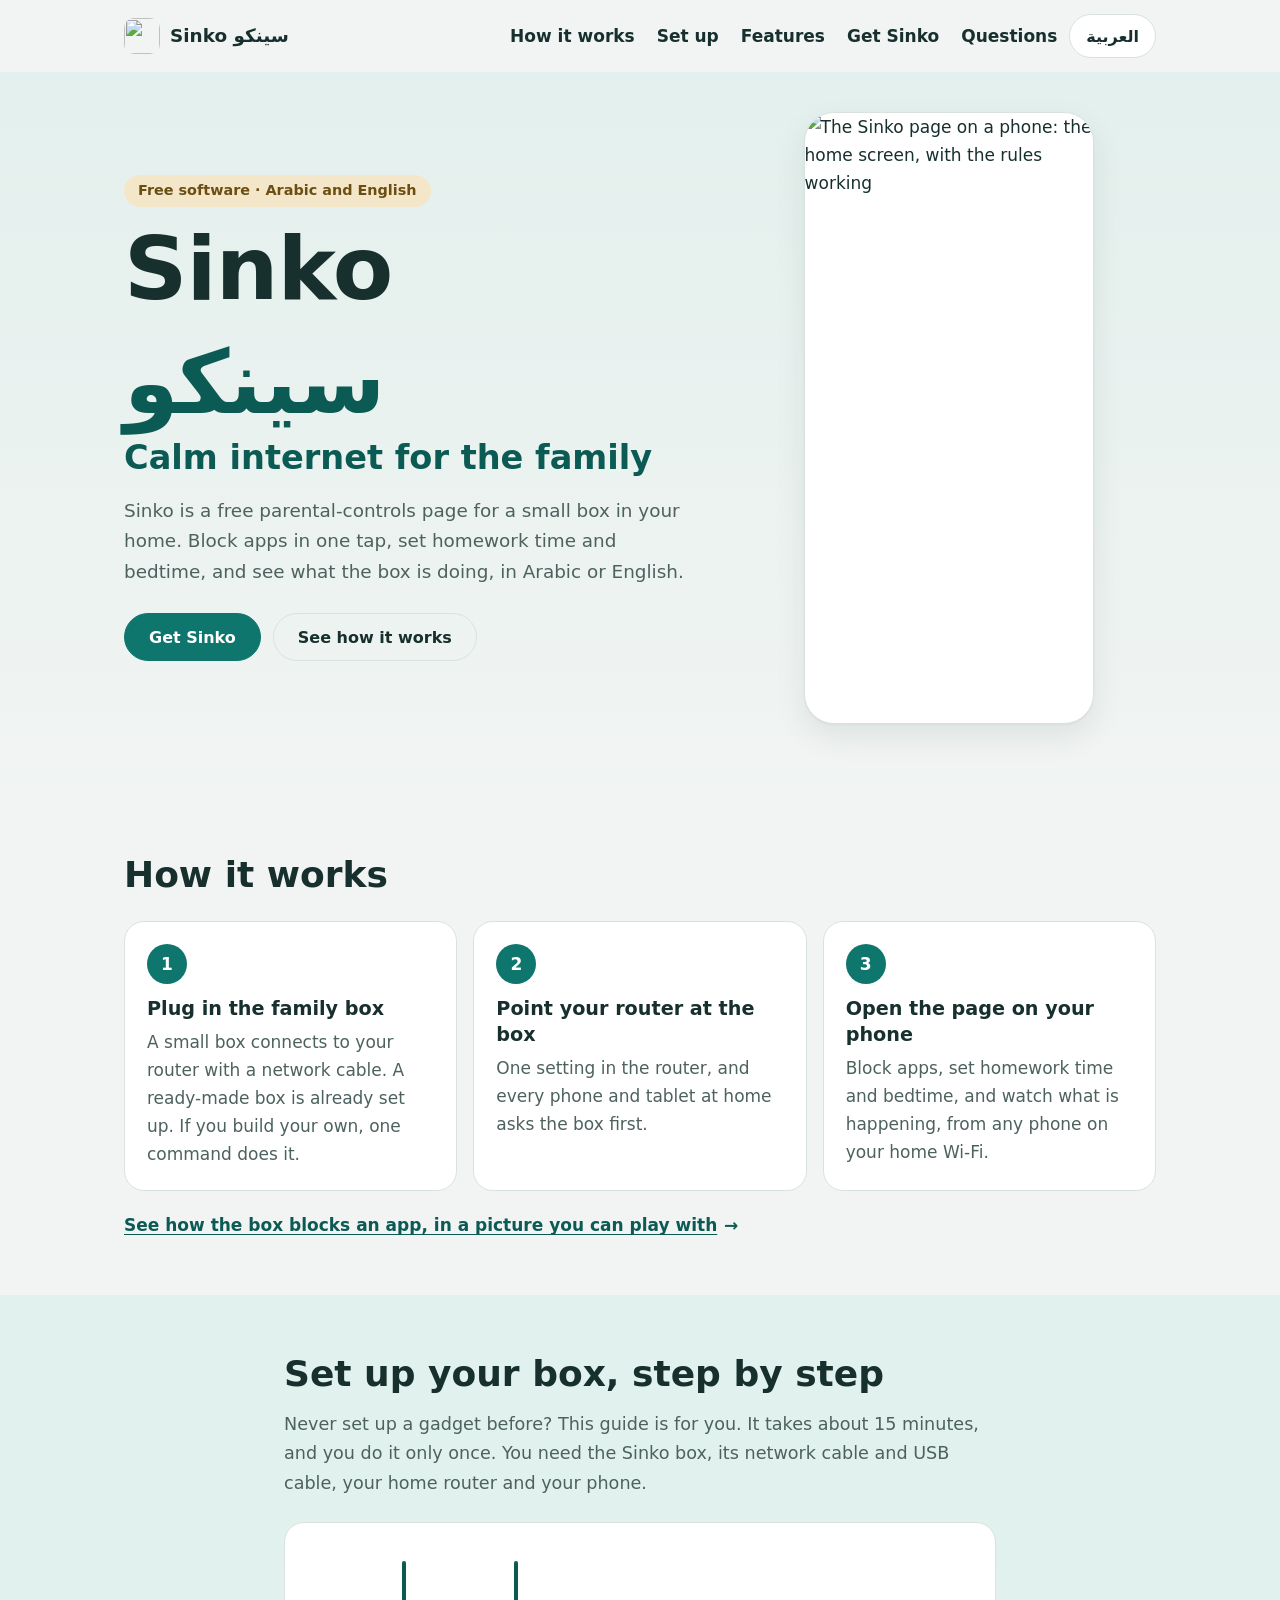
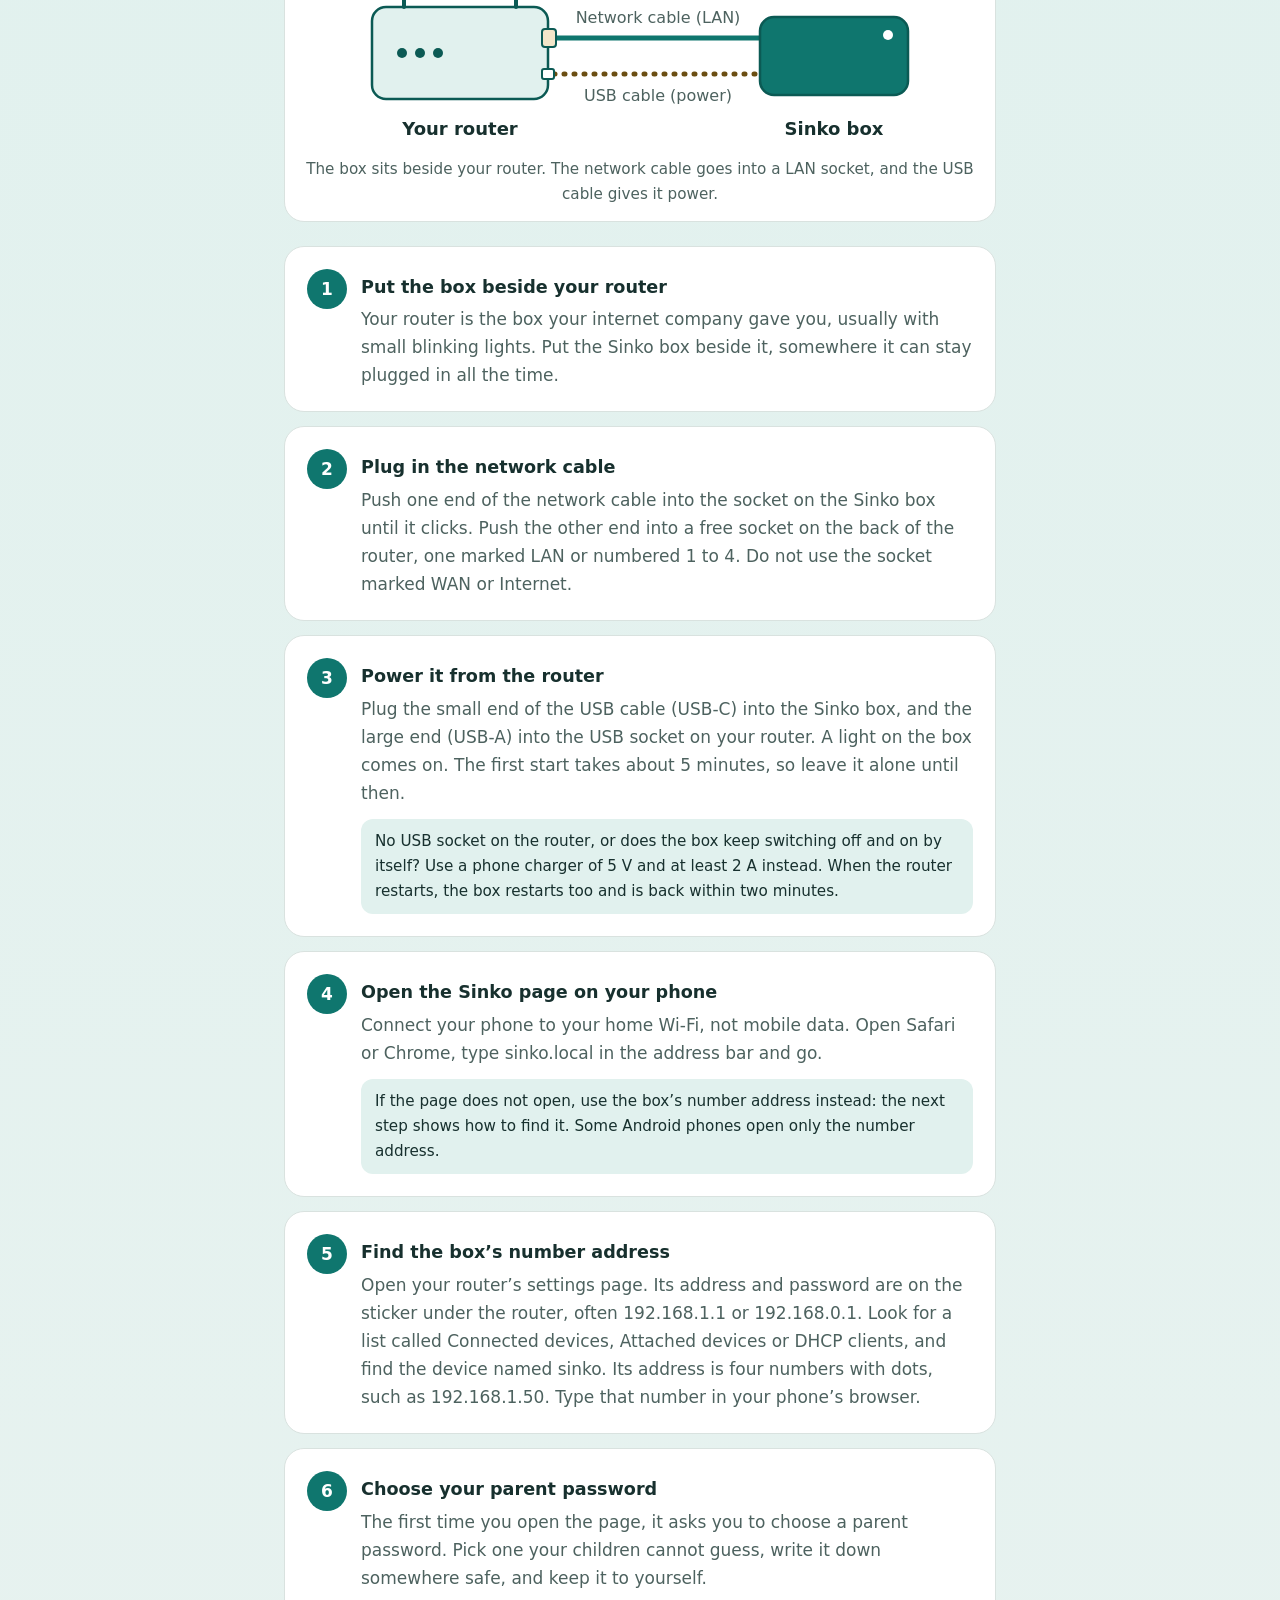
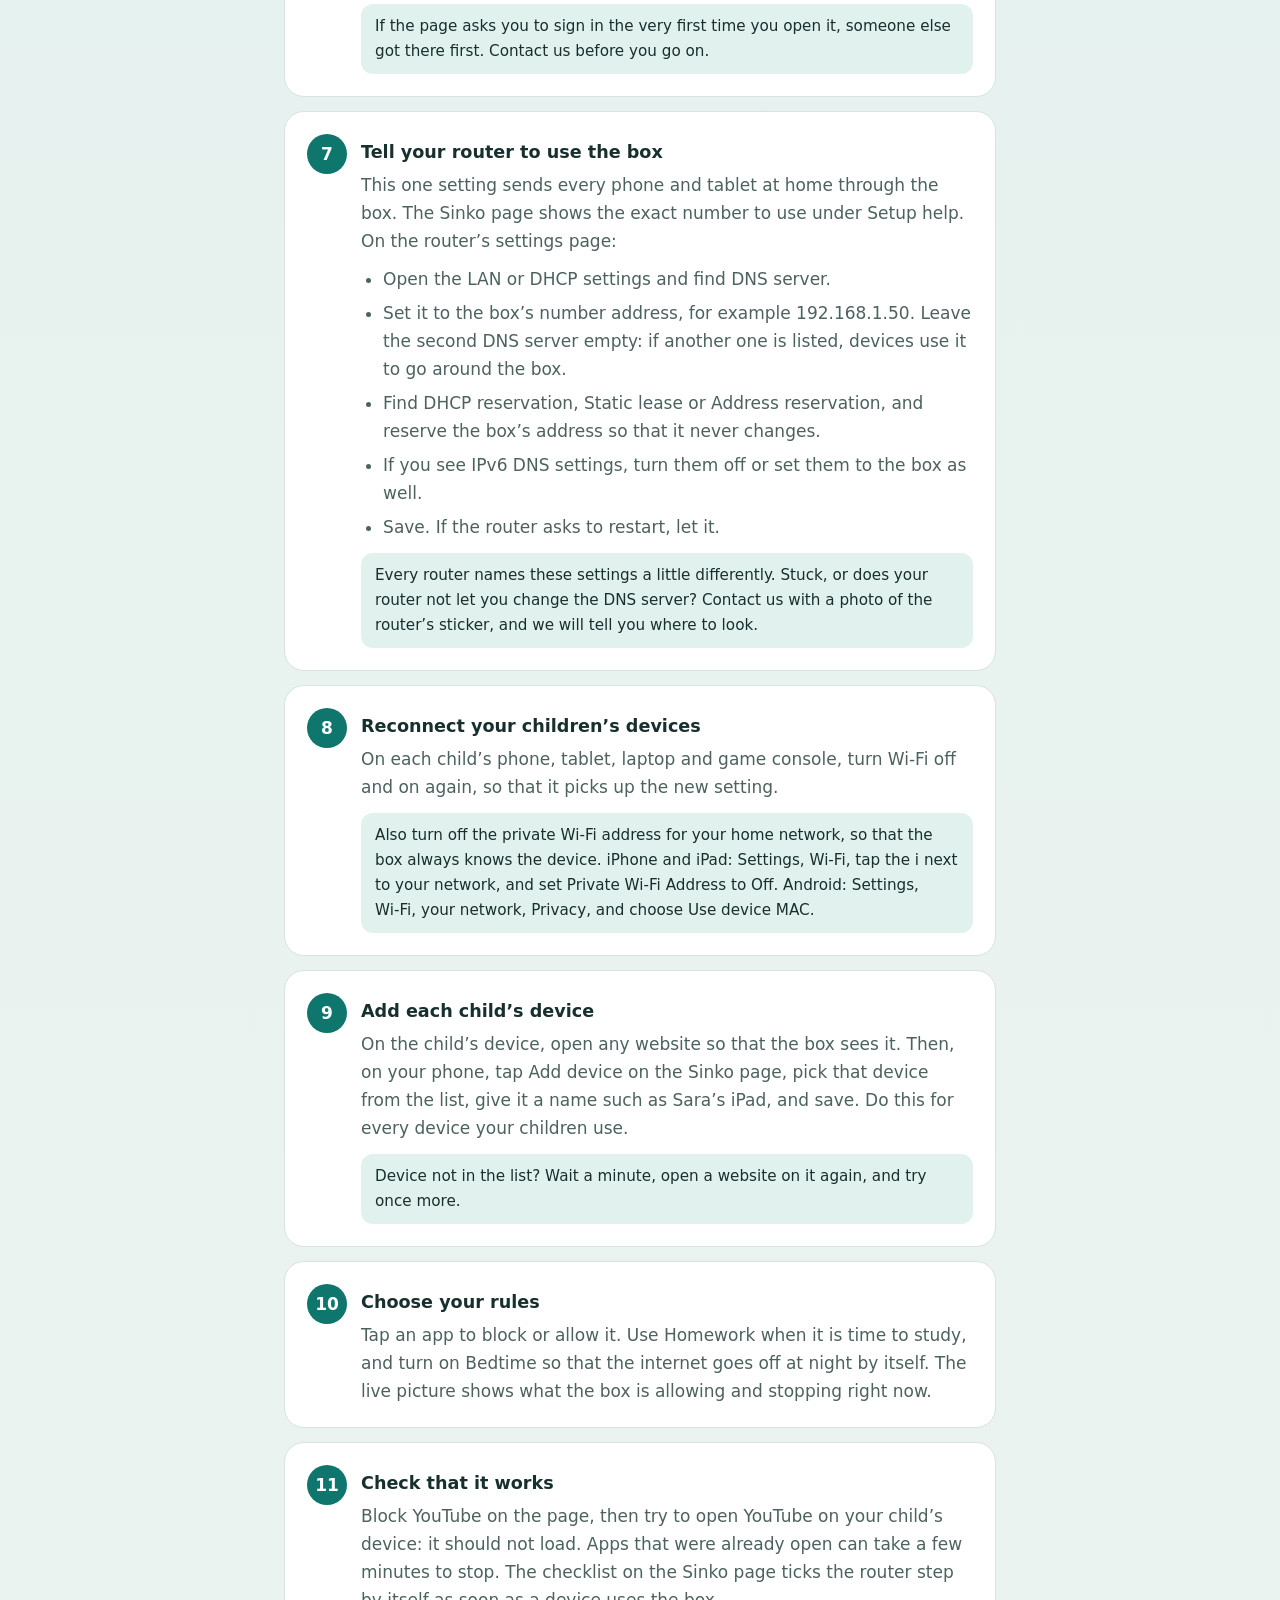
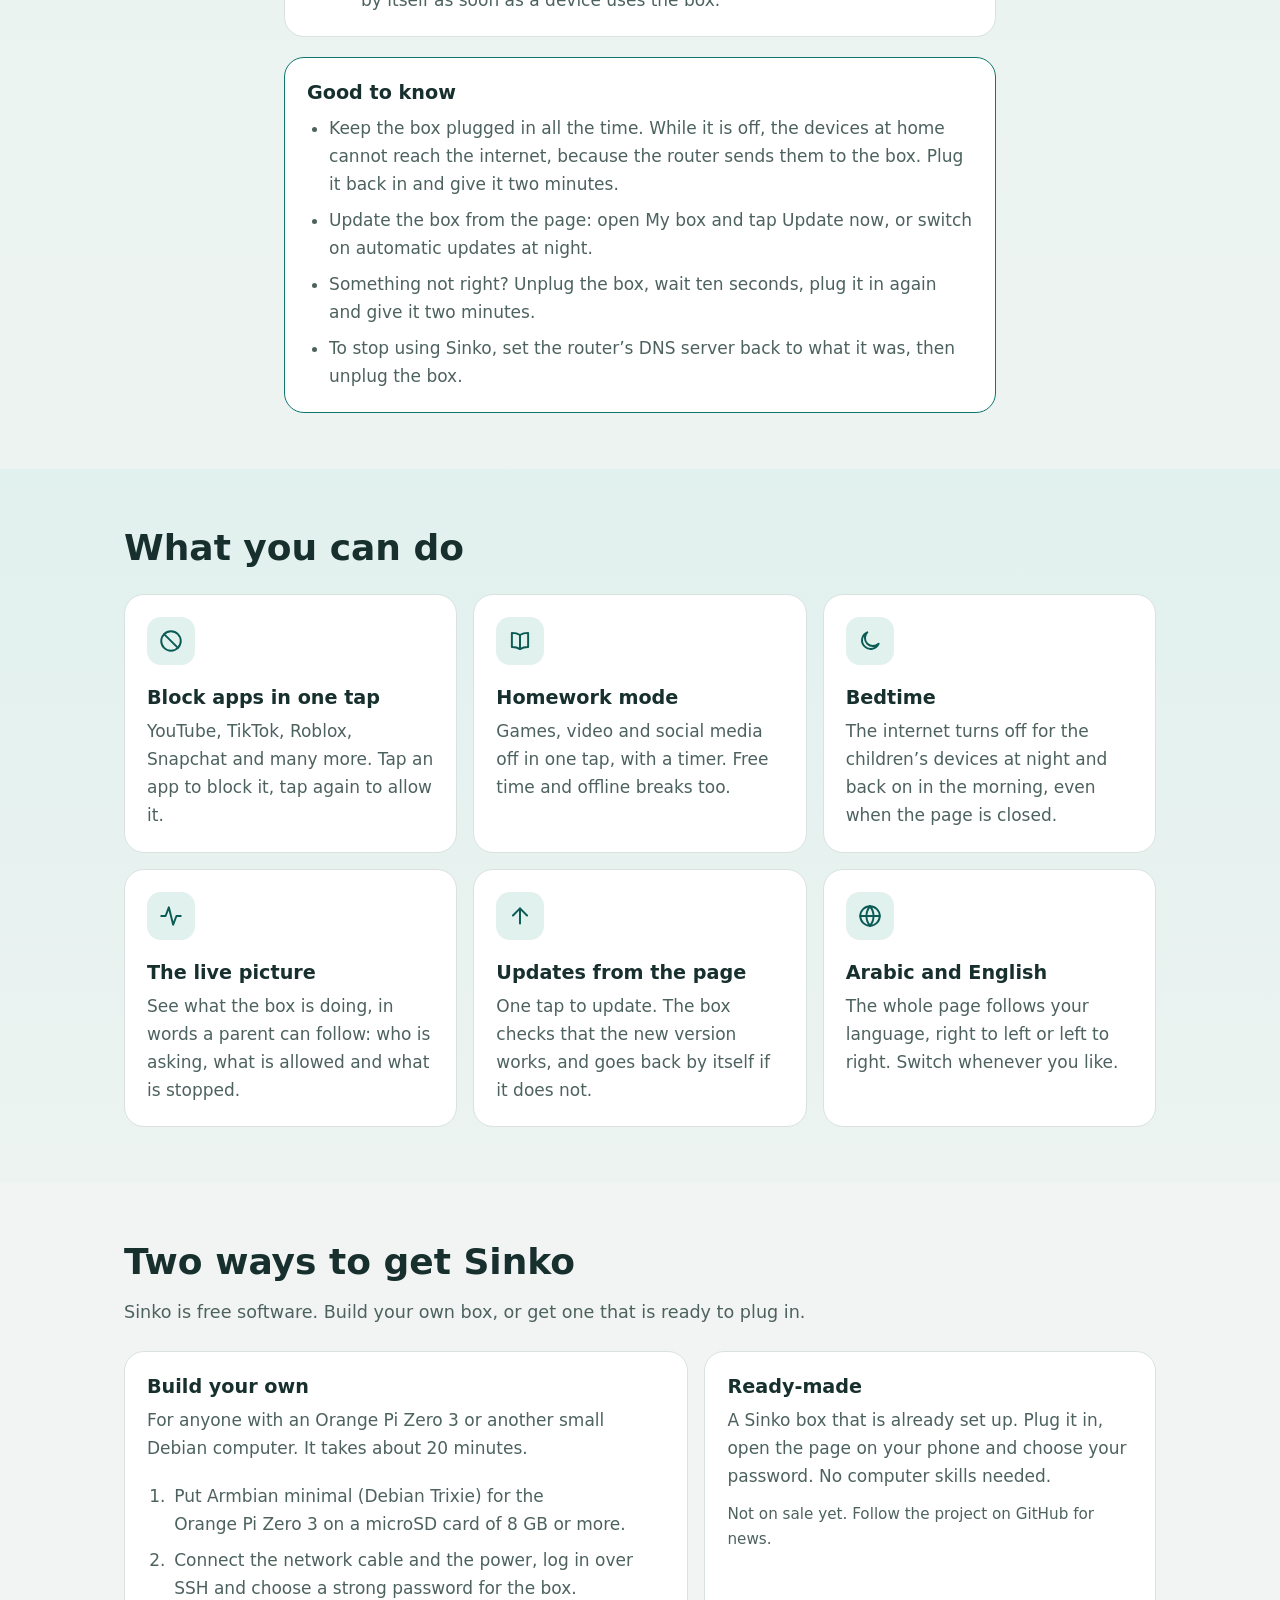
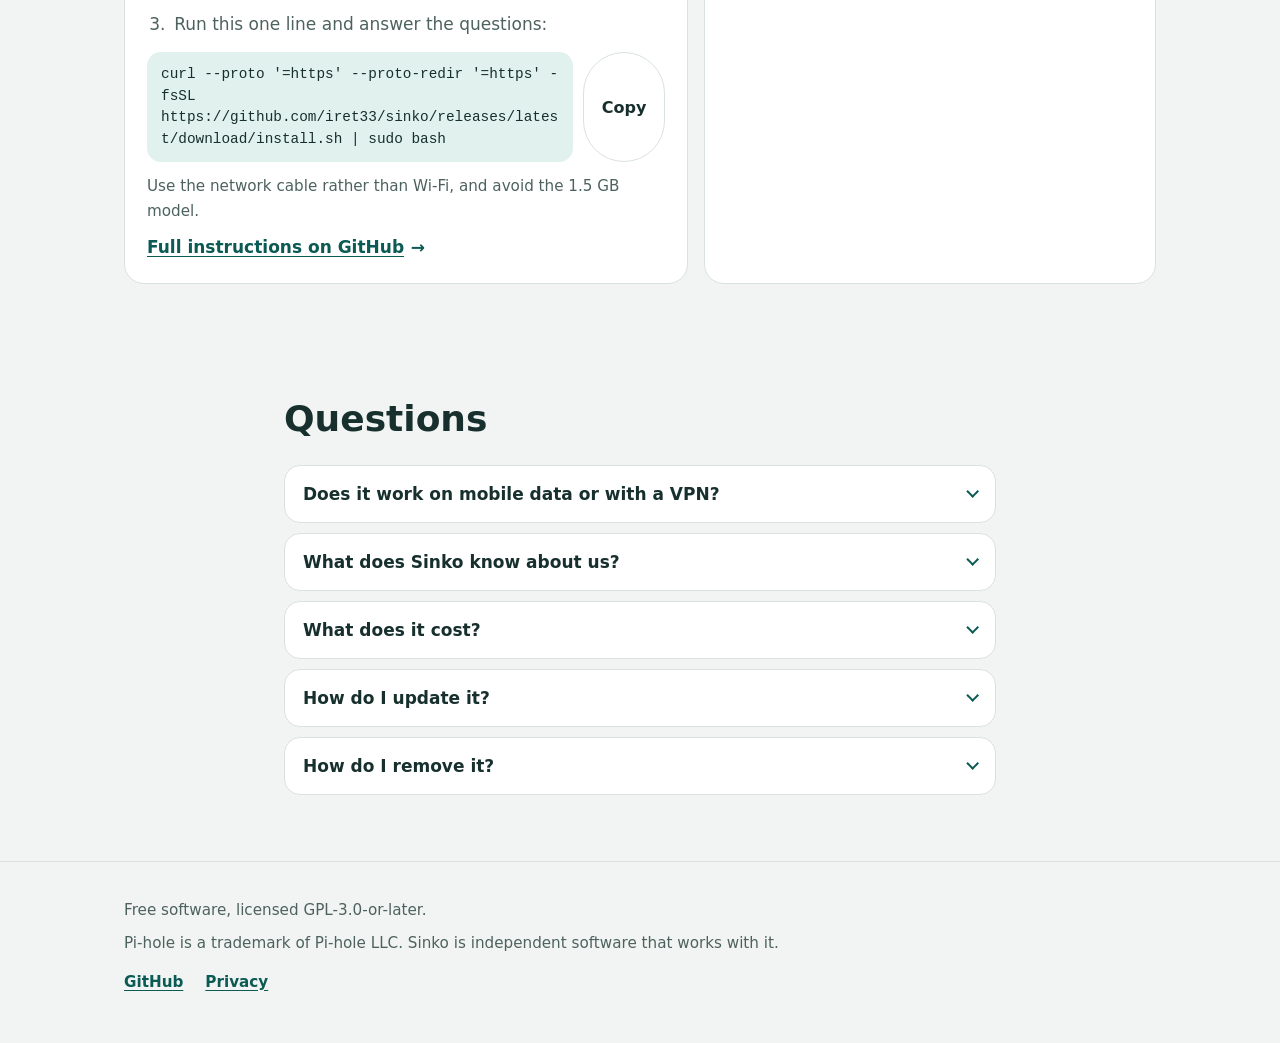
==== site/index.html @ 8ad98490 "Site: "How Sinko blocks an app", an interactive drawing A page of its own on the project website, si" ====
<!doctype html>
<html lang="en" dir="ltr">
<head>
<meta charset="utf-8">
<meta name="viewport" content="width=device-width, initial-scale=1">
<title data-i18n="docTitle">Sinko · Calm internet for the family</title>
<meta name="description" content="Sinko is free parental-controls software for a small box at home, in Arabic and English. Block apps in one tap, set homework time and bedtime, and see what the box is doing." data-i18n-attr="content:metaDescription">
<link rel="icon" href="icon.svg" type="image/svg+xml">
<meta name="theme-color" content="#F1F4F2" media="(prefers-color-scheme: light)">
<meta name="theme-color" content="#0E1615" media="(prefers-color-scheme: dark)">
<!-- The placeholder in these three addresses is replaced at deploy time (site/assemble.sh): crawlers do not run
     JavaScript, so they must be absolute addresses in the file itself. -->
<link rel="canonical" href="__SITE_URL__/">
<meta property="og:type" content="website">
<meta property="og:site_name" content="Sinko">
<meta property="og:title" content="Sinko · Calm internet for the family">
<meta property="og:description" content="Sinko is free parental-controls software for a small box at home, in Arabic and English. Block apps in one tap, set homework time and bedtime, and see what the box is doing.">
<meta property="og:url" content="__SITE_URL__/">
<meta property="og:image" content="__SITE_URL__/img/social-preview.png">
<meta property="og:image:alt" content="The Sinko page on a phone: the home screen, with the rules working">
<meta property="og:locale" content="en_US">
<meta property="og:locale:alternate" content="ar_AR">
<meta name="twitter:card" content="summary_large_image">
<!-- Sets the language and direction before the first paint, so an Arabic visitor never sees the page flip.
     Order: ?lang=ar|en in the address, then the saved choice, then the browser's language. app.js does the rest. -->
<script id="lang-boot">
(function () {
  var lang = '';
  try { lang = new URLSearchParams(location.search).get('lang') || ''; } catch (e) {}
  if (lang !== 'ar' && lang !== 'en') {
    try { lang = localStorage.getItem('sinko-lang') || ''; } catch (e) { lang = ''; }
  }
  if (lang !== 'ar' && lang !== 'en') {
    var langs = navigator.languages && navigator.languages.length ? navigator.languages : [navigator.language || ''];
    lang = /^ar(-|$)/i.test(String(langs[0])) ? 'ar' : 'en';
  }
  document.documentElement.lang = lang;
  document.documentElement.dir = lang === 'ar' ? 'rtl' : 'ltr';
  // The hero picture has no src of its own (app.js gives it the one for the language). Start fetching the right one
  // now, so that an Arabic visitor never downloads the English one first.
  var pre = document.createElement('link');
  pre.rel = 'preload';
  pre.as = 'image';
  pre.href = 'img/panel-' + lang + '.png';
  document.head.appendChild(pre);
})();
</script>
<link rel="stylesheet" href="style.css">
</head>
<body>
<a class="skip" href="#main" data-i18n="skip">Skip to the content</a>

<header class="top">
  <div class="wrap top-in">
    <a class="brand" href="#top" aria-label="Sinko">
      <img src="icon.svg" alt="" width="36" height="36">
      <span class="brand-name"><span lang="en">Sinko</span> <span lang="ar">سينكو</span></span>
    </a>
    <nav class="nav" aria-label="Main" data-i18n-attr="aria-label:navLabel">
      <a href="#how" data-i18n="navHow">How it works</a>
      <a href="#setup" data-i18n="navSetup">Set up</a>
      <a href="#features" data-i18n="navFeatures">Features</a>
      <a href="#get" data-i18n="navGet">Get Sinko</a>
      <a href="#faq" data-i18n="navFaq">Questions</a>
    </nav>
    <button class="lang" id="langBtn" type="button" aria-label="Switch to Arabic" data-i18n-attr="aria-label:langSwitchLabel"><span id="langText" lang="ar" data-i18n="langSwitch">العربية</span></button>
  </div>
</header>

<main id="main">
  <section class="hero" id="top">
    <div class="wrap hero-in">
      <div class="hero-copy">
        <p class="badge" data-i18n="heroBadge">Free software · Arabic and English</p>
        <h1 class="name"><span lang="en">Sinko</span><span lang="ar">سينكو</span></h1>
        <p class="tagline" data-i18n="heroTagline">Calm internet for the family</p>
        <p class="lead" data-i18n="heroLead">Sinko is a free parental-controls page for a small box in your home. Block apps in one tap, set homework time and bedtime, and see what the box is doing, in Arabic or English.</p>
        <div class="cta">
          <a class="btn btn-primary" href="#get" data-i18n="heroCtaGet">Get Sinko</a>
          <a class="btn btn-ghost" href="#how" data-i18n="heroCtaHow">See how it works</a>
        </div>
      </div>
      <figure class="hero-shot">
        <div class="frame"><img data-shot="panel" width="780" height="1688" fetchpriority="high" alt="The Sinko page on a phone: the home screen, with the rules working" data-i18n-attr="alt:heroImgAlt"><noscript><img src="img/panel-en.png" width="780" height="1688" alt="The Sinko page on a phone: the home screen, with the rules working"></noscript></div>
      </figure>
    </div>
  </section>

  <!-- Hidden until real numbers arrive from the counter or GitHub. A failure leaves it hidden, quietly. -->
  <section class="counts" id="counts" aria-label="Sinko in numbers" data-i18n-attr="aria-label:countsLabel" hidden>
    <div class="wrap">
      <div class="counts-card">
        <div class="stats">
          <p class="stat" id="statOnline" hidden><strong class="num" id="numOnline"></strong><span data-i18n="countOnline">boxes online now</span></p>
          <p class="stat" id="statDownloads" hidden><strong class="num" id="numDownloads"></strong><span data-i18n="countDownloads">downloads</span></p>
        </div>
        <p class="counts-note" id="countsNote"><span data-i18n="countsNote">A box is counted only when its family switches the counter on. Only a random code, the version, the kind of box, the country and when it was first and last heard from are kept.</span> <a data-privacy-link href="https://github.com/iret33/sinko/blob/master/docs/privacy.md" data-i18n="countsPrivacy">How the counter works</a></p>
      </div>
    </div>
  </section>

  <section class="section" id="how" aria-labelledby="howTitle">
    <div class="wrap">
      <h2 id="howTitle" data-i18n="howTitle">How it works</h2>
      <ol class="steps3">
        <li class="card">
          <span class="step-no" aria-hidden="true">1</span>
          <h3 data-i18n="how1Title">Plug in the family box</h3>
          <p data-i18n="how1Text">A small box connects to your router with a network cable. A ready-made box is already set up. If you build your own, one command does it.</p>
        </li>
        <li class="card">
          <span class="step-no" aria-hidden="true">2</span>
          <h3 data-i18n="how2Title">Point your router at the box</h3>
          <p data-i18n="how2Text">One setting in the router, and every phone and tablet at home asks the box first.</p>
        </li>
        <li class="card">
          <span class="step-no" aria-hidden="true">3</span>
          <h3 data-i18n="how3Title">Open the page on your phone</h3>
          <p data-i18n="how3Text">Block apps, set homework time and bedtime, and watch what is happening, from any phone on your home Wi‑Fi.</p>
        </li>
      </ol>
      <p class="how-more"><a class="more" href="how-it-blocks.html" data-i18n="howBench">See how the box blocks an app, in a picture you can play with</a></p>
    </div>
  </section>

  <section class="section tint" id="setup" aria-labelledby="setupTitle">
    <div class="wrap narrow">
      <h2 id="setupTitle" data-i18n="setupTitle">Set up your box, step by step</h2>
      <p class="section-lead" data-i18n="setupLead">Never set up a gadget before? This guide is for you. It takes about 15 minutes, and you do it only once. You need the Sinko box, its network cable and USB cable, your home router and your phone.</p>
      <figure class="setup-pic">
        <svg viewBox="0 0 560 212" role="img" aria-label="Drawing: the Sinko box beside the router, joined by a network cable and a USB cable" data-i18n-attr="aria-label:setupPicLabel">
          <path class="cable lan-cable" d="M196 101H404"/>
          <path class="cable usb-cable" d="M194 137H404"/>
          <rect class="dev" x="12" y="70" width="176" height="92" rx="14"/>
          <path class="ant" d="M44 70V26M156 70V26"/>
          <circle class="led" cx="42" cy="116" r="5"/><circle class="led" cx="60" cy="116" r="5"/><circle class="led" cx="78" cy="116" r="5"/>
          <rect class="port lan" x="182" y="92" width="14" height="18" rx="3"/>
          <rect class="port usb" x="182" y="132" width="12" height="10" rx="2"/>
          <rect class="dev box" x="400" y="80" width="148" height="78" rx="14"/>
          <circle class="box-led" cx="528" cy="98" r="5"/>
          <text class="cap" x="298" y="86" data-i18n="setupPicLan">Network cable (LAN)</text>
          <text class="cap" x="298" y="164" data-i18n="setupPicUsb">USB cable (power)</text>
          <text class="lbl" x="100" y="198" data-i18n="setupPicRouter">Your router</text>
          <text class="lbl" x="474" y="198" data-i18n="setupPicBox">Sinko box</text>
        </svg>
        <figcaption class="note" data-i18n="setupPicCaption">The box sits beside your router. The network cable goes into a LAN socket, and the USB cable gives it power.</figcaption>
      </figure>
      <ol class="guide">
        <li class="card guide-step">
          <span class="step-no" aria-hidden="true">1</span>
          <div>
            <h3 data-i18n="setup1Title">Put the box beside your router</h3>
            <p data-i18n="setup1Text">Your router is the box your internet company gave you, usually with small blinking lights. Put the Sinko box beside it, somewhere it can stay plugged in all the time.</p>
          </div>
        </li>
        <li class="card guide-step">
          <span class="step-no" aria-hidden="true">2</span>
          <div>
            <h3 data-i18n="setup2Title">Plug in the network cable</h3>
            <p data-i18n="setup2Text">Push one end of the network cable into the socket on the Sinko box until it clicks. Push the other end into a free socket on the back of the router, one marked LAN or numbered 1 to 4. Do not use the socket marked WAN or Internet.</p>
          </div>
        </li>
        <li class="card guide-step">
          <span class="step-no" aria-hidden="true">3</span>
          <div>
            <h3 data-i18n="setup3Title">Power it from the router</h3>
            <p data-i18n="setup3Text">Plug the small end of the USB cable (USB-C) into the Sinko box, and the large end (USB-A) into the USB socket on your router. A light on the box comes on. The first start takes about 5 minutes, so leave it alone until then.</p>
            <p class="guide-tip" data-i18n="setup3Note">No USB socket on the router, or does the box keep switching off and on by itself? Use a phone charger of 5 V and at least 2 A instead. When the router restarts, the box restarts too and is back within two minutes.</p>
          </div>
        </li>
        <li class="card guide-step">
          <span class="step-no" aria-hidden="true">4</span>
          <div>
            <h3 data-i18n="setup4Title">Open the Sinko page on your phone</h3>
            <p data-i18n="setup4Text">Connect your phone to your home Wi‑Fi, not mobile data. Open Safari or Chrome, type sinko.local in the address bar and go.</p>
            <p class="guide-tip" data-i18n="setup4Note">If the page does not open, use the box’s number address instead: the next step shows how to find it. Some Android phones open only the number address.</p>
          </div>
        </li>
        <li class="card guide-step">
          <span class="step-no" aria-hidden="true">5</span>
          <div>
            <h3 data-i18n="setup5Title">Find the box’s number address</h3>
            <p data-i18n="setup5Text">Open your router’s settings page. Its address and password are on the sticker under the router, often 192.168.1.1 or 192.168.0.1. Look for a list called Connected devices, Attached devices or DHCP clients, and find the device named sinko. Its address is four numbers with dots, such as 192.168.1.50. Type that number in your phone’s browser.</p>
          </div>
        </li>
        <li class="card guide-step">
          <span class="step-no" aria-hidden="true">6</span>
          <div>
            <h3 data-i18n="setup6Title">Choose your parent password</h3>
            <p data-i18n="setup6Text">The first time you open the page, it asks you to choose a parent password. Pick one your children cannot guess, write it down somewhere safe, and keep it to yourself.</p>
            <p class="guide-tip" data-i18n="setup6Note">If the page asks you to sign in the very first time you open it, someone else got there first. Contact us before you go on.</p>
          </div>
        </li>
        <li class="card guide-step">
          <span class="step-no" aria-hidden="true">7</span>
          <div>
            <h3 data-i18n="setup7Title">Tell your router to use the box</h3>
            <p data-i18n="setup7Text">This one setting sends every phone and tablet at home through the box. The Sinko page shows the exact number to use under Setup help. On the router’s settings page:</p>
            <ul class="guide-sub">
              <li data-i18n="setup7a">Open the LAN or DHCP settings and find DNS server.</li>
              <li data-i18n="setup7b">Set it to the box’s number address, for example 192.168.1.50. Leave the second DNS server empty: if another one is listed, devices use it to go around the box.</li>
              <li data-i18n="setup7c">Find DHCP reservation, Static lease or Address reservation, and reserve the box’s address so that it never changes.</li>
              <li data-i18n="setup7d">If you see IPv6 DNS settings, turn them off or set them to the box as well.</li>
              <li data-i18n="setup7e">Save. If the router asks to restart, let it.</li>
            </ul>
            <p class="guide-tip" data-i18n="setup7Note">Every router names these settings a little differently. Stuck, or does your router not let you change the DNS server? Contact us with a photo of the router’s sticker, and we will tell you where to look.</p>
          </div>
        </li>
        <li class="card guide-step">
          <span class="step-no" aria-hidden="true">8</span>
          <div>
            <h3 data-i18n="setup8Title">Reconnect your children’s devices</h3>
            <p data-i18n="setup8Text">On each child’s phone, tablet, laptop and game console, turn Wi‑Fi off and on again, so that it picks up the new setting.</p>
            <p class="guide-tip" data-i18n="setup8Note">Also turn off the private Wi‑Fi address for your home network, so that the box always knows the device. iPhone and iPad: Settings, Wi‑Fi, tap the i next to your network, and set Private Wi‑Fi Address to Off. Android: Settings, Wi‑Fi, your network, Privacy, and choose Use device MAC.</p>
          </div>
        </li>
        <li class="card guide-step">
          <span class="step-no" aria-hidden="true">9</span>
          <div>
            <h3 data-i18n="setup9Title">Add each child’s device</h3>
            <p data-i18n="setup9Text">On the child’s device, open any website so that the box sees it. Then, on your phone, tap Add device on the Sinko page, pick that device from the list, give it a name such as Sara’s iPad, and save. Do this for every device your children use.</p>
            <p class="guide-tip" data-i18n="setup9Note">Device not in the list? Wait a minute, open a website on it again, and try once more.</p>
          </div>
        </li>
        <li class="card guide-step">
          <span class="step-no" aria-hidden="true">10</span>
          <div>
            <h3 data-i18n="setup10Title">Choose your rules</h3>
            <p data-i18n="setup10Text">Tap an app to block or allow it. Use Homework when it is time to study, and turn on Bedtime so that the internet goes off at night by itself. The live picture shows what the box is allowing and stopping right now.</p>
          </div>
        </li>
        <li class="card guide-step">
          <span class="step-no" aria-hidden="true">11</span>
          <div>
            <h3 data-i18n="setup11Title">Check that it works</h3>
            <p data-i18n="setup11Text">Block YouTube on the page, then try to open YouTube on your child’s device: it should not load. Apps that were already open can take a few minutes to stop. The checklist on the Sinko page ticks the router step by itself as soon as a device uses the box.</p>
          </div>
        </li>
      </ol>
      <aside class="card guide-keep" aria-labelledby="setupKeepTitle">
        <h3 id="setupKeepTitle" data-i18n="setupKeepTitle">Good to know</h3>
        <ul>
          <li data-i18n="setupKeep1">Keep the box plugged in all the time. While it is off, the devices at home cannot reach the internet, because the router sends them to the box. Plug it back in and give it two minutes.</li>
          <li data-i18n="setupKeep2">Update the box from the page: open My box and tap Update now, or switch on automatic updates at night.</li>
          <li data-i18n="setupKeep3">Something not right? Unplug the box, wait ten seconds, plug it in again and give it two minutes.</li>
          <li data-i18n="setupKeep4">To stop using Sinko, set the router’s DNS server back to what it was, then unplug the box.</li>
        </ul>
      </aside>
    </div>
  </section>

  <section class="section tint" id="features" aria-labelledby="featTitle">
    <div class="wrap">
      <h2 id="featTitle" data-i18n="featTitle">What you can do</h2>
      <ul class="grid">
        <li class="card feat">
          <svg class="ico" viewBox="0 0 24 24" aria-hidden="true"><circle cx="12" cy="12" r="9"/><path d="M5.6 5.6l12.8 12.8"/></svg>
          <h3 data-i18n="f1Title">Block apps in one tap</h3>
          <p data-i18n="f1Text">YouTube, TikTok, Roblox, Snapchat and many more. Tap an app to block it, tap again to allow it.</p>
        </li>
        <li class="card feat">
          <svg class="ico" viewBox="0 0 24 24" aria-hidden="true"><path d="M12 6.5C10.3 5.3 8 4.5 4.5 4.5v13c3.5 0 5.8.8 7.5 2 1.7-1.2 4-2 7.5-2v-13c-3.5 0-5.8.8-7.5 2z"/><path d="M12 6.5v13"/></svg>
          <h3 data-i18n="f2Title">Homework mode</h3>
          <p data-i18n="f2Text">Games, video and social media off in one tap, with a timer. Free time and offline breaks too.</p>
        </li>
        <li class="card feat">
          <svg class="ico" viewBox="0 0 24 24" aria-hidden="true"><path d="M20 14.5A8 8 0 1 1 9.5 4a6.5 6.5 0 0 0 10.5 10.5z"/></svg>
          <h3 data-i18n="f3Title">Bedtime</h3>
          <p data-i18n="f3Text">The internet turns off for the children’s devices at night and back on in the morning, even when the page is closed.</p>
        </li>
        <li class="card feat">
          <svg class="ico" viewBox="0 0 24 24" aria-hidden="true"><path d="M3 12h4l3-8 4 16 3-8h4"/></svg>
          <h3 data-i18n="f4Title">The live picture</h3>
          <p data-i18n="f4Text">See what the box is doing, in words a parent can follow: who is asking, what is allowed and what is stopped.</p>
        </li>
        <li class="card feat">
          <svg class="ico" viewBox="0 0 24 24" aria-hidden="true"><path d="M12 19V5"/><path d="M5.5 11.5L12 5l6.5 6.5"/></svg>
          <h3 data-i18n="f5Title">Updates from the page</h3>
          <p data-i18n="f5Text">One tap to update. The box checks that the new version works, and goes back by itself if it does not.</p>
        </li>
        <li class="card feat">
          <svg class="ico" viewBox="0 0 24 24" aria-hidden="true"><circle cx="12" cy="12" r="9"/><path d="M3 12h18"/><path d="M12 3a14 14 0 0 1 0 18"/><path d="M12 3a14 14 0 0 0 0 18"/></svg>
          <h3 data-i18n="f6Title">Arabic and English</h3>
          <p data-i18n="f6Text">The whole page follows your language, right to left or left to right. Switch whenever you like.</p>
        </li>
      </ul>
    </div>
  </section>

  <section class="section" id="get" aria-labelledby="getTitle">
    <div class="wrap">
      <h2 id="getTitle" data-i18n="getTitle">Two ways to get Sinko</h2>
      <p class="section-lead" data-i18n="getLead">Sinko is free software. Build your own box, or get one that is ready to plug in.</p>
      <div class="two">
        <article class="card get">
          <h3 data-i18n="ownTitle">Build your own</h3>
          <p data-i18n="ownText">For anyone with an Orange Pi Zero 3 or another small Debian computer. It takes about 20 minutes.</p>
          <ol class="own-steps">
            <li data-i18n="own1">Put Armbian minimal (Debian Trixie) for the Orange Pi Zero 3 on a microSD card of 8 GB or more.</li>
            <li data-i18n="own2">Connect the network cable and the power, log in over SSH and choose a strong password for the box.</li>
            <li data-i18n="own3">Run this one line and answer the questions:</li>
          </ol>
          <div class="cmd">
            <code id="installCmd" dir="ltr">curl --proto '=https' --proto-redir '=https' -fsSL https://github.com/iret33/sinko/releases/latest/download/install.sh | sudo bash</code>
            <button class="btn btn-small" id="copyBtn" type="button" data-i18n="ownCopy">Copy</button>
          </div>
          <p class="sr-only" id="copyStatus" role="status" aria-live="polite"></p>
          <p class="note" data-i18n="ownNote">Use the network cable rather than Wi‑Fi, and avoid the 1.5 GB model.</p>
          <p><a class="more" data-readme-link href="https://github.com/iret33/sinko#install" data-i18n="ownMore">Full instructions on GitHub</a></p>
        </article>
        <article class="card get get-ready">
          <h3 data-i18n="readyTitle">Ready-made</h3>
          <p data-i18n="readyText">A Sinko box that is already set up. Plug it in, open the page on your phone and choose your password. No computer skills needed.</p>
          <a class="btn btn-primary" id="buyBtn" href="#get" hidden data-i18n="readyButton">Get a ready-made box</a>
          <p class="note" id="readySoon" data-i18n="readySoon">Not on sale yet. Follow the project on GitHub for news.</p>
        </article>
      </div>
    </div>
  </section>

  <!-- Hidden until app.js has found at least one picture: the screenshots are added to the repository later than the
       site, and without JavaScript there is no way to know. -->
  <section class="section tint" id="shots" aria-labelledby="shotsTitle" hidden>
    <div class="wrap">
      <h2 id="shotsTitle" data-i18n="shotsTitle">See it</h2>
      <ul class="shots">
        <li><figure class="shot"><div class="frame"><img src="img/panel-en.png" width="780" height="1688" loading="lazy" decoding="async" alt="The Sinko home page in English: the rules are working, with a picture of the devices and the family box" data-i18n-attr="alt:shotPanelEnAlt"></div><figcaption data-i18n="shotPanelEn">The home page, in English</figcaption></figure></li>
        <li><figure class="shot"><div class="frame"><img src="img/panel-ar.png" width="780" height="1688" loading="lazy" decoding="async" alt="The Sinko home page in Arabic, laid out right to left" data-i18n-attr="alt:shotPanelArAlt"></div><figcaption data-i18n="shotPanelAr">The home page, in Arabic</figcaption></figure></li>
        <li><figure class="shot"><div class="frame"><img src="img/live-en.png" width="716" height="2138" loading="lazy" decoding="async" alt="The live picture: each device on top, the family box in the middle and the internet below" data-i18n-attr="alt:shotLiveAlt"></div><figcaption data-i18n="shotLive">The live picture</figcaption></figure></li>
        <li><figure class="shot"><div class="frame"><img src="img/box-en.png" width="780" height="3000" loading="lazy" decoding="async" alt="The My box sheet: updates, how the box is doing, and the addresses that open the page" data-i18n-attr="alt:shotBoxAlt"></div><figcaption data-i18n="shotBox">My box: updates, health and addresses</figcaption></figure></li>
      </ul>
    </div>
  </section>

  <section class="section" id="faq" aria-labelledby="faqTitle">
    <div class="wrap narrow">
      <h2 id="faqTitle" data-i18n="faqTitle">Questions</h2>
      <details class="qa">
        <summary data-i18n="q1">Does it work on mobile data or with a VPN?</summary>
        <p data-i18n="a1">Only at home. Sinko works through your home Wi‑Fi, so a phone on mobile data or a VPN goes around the box. For outside the home, use it together with Screen Time on iPhone or Family Link on Android.</p>
      </details>
      <details class="qa">
        <summary data-i18n="q2">What does Sinko know about us?</summary>
        <p data-i18n="a2">Sinko keeps your family’s names, devices and rules on the box and never sends them to the project. Like any DNS filter, the box asks an upstream DNS service (Cloudflare for Families by default) to find the address of the sites it does not block, so that service sees those site names and your home’s internet address. There is one optional anonymous counter, and it is off until you say yes. It sends a random code, the version and the kind of box, and nothing else.</p>
        <p><a class="more" data-privacy-link href="https://github.com/iret33/sinko/blob/master/docs/privacy.md" data-i18n="faqPrivacy">Read the privacy statement</a></p>
      </details>
      <details class="qa">
        <summary data-i18n="q3">What does it cost?</summary>
        <p data-i18n="a3">The software is free. To build your own you need the small computer, a microSD card and a power supply. Or get a box that is ready-made.</p>
      </details>
      <details class="qa">
        <summary data-i18n="q4">How do I update it?</summary>
        <p data-i18n="a4">Open My box on the page and tap Update now, or switch on automatic updates at night. The box checks that the new version works, and goes back by itself if it does not.</p>
      </details>
      <details class="qa">
        <summary data-i18n="q5">How do I remove it?</summary>
        <p data-i18n="a5">On a box you built yourself, run this command. It removes Sinko and its rules and keeps Pi-hole. A ready-made box has nothing to remove: unplug it. Then undo the router setting from step 2.</p>
        <p><code class="inline" dir="ltr">sudo /opt/sinko/uninstall.sh</code></p>
      </details>
    </div>
  </section>
</main>

<footer class="foot">
  <div class="wrap foot-in">
    <p data-i18n="footLicence">Free software, licensed GPL-3.0-or-later.</p>
    <p data-i18n="footTrademark">Pi-hole is a trademark of Pi-hole LLC. Sinko is independent software that works with it.</p>
    <p class="foot-links">
      <a data-repo-link href="https://github.com/iret33/sinko" data-i18n="footGitHub">GitHub</a>
      <a data-privacy-link href="https://github.com/iret33/sinko/blob/master/docs/privacy.md" data-i18n="footPrivacy">Privacy</a>
      <a id="supportLink" href="#" hidden data-i18n="footSupport">Support</a>
    </p>
  </div>
</footer>

<script src="config.js"></script>
<script src="strings.js"></script>
<script src="lib.js"></script>
<script src="app.js"></script>
</body>
</html>
---- site/style.css ----
/* The Sinko project site. One stylesheet for both directions: only logical properties (inline/block, start/end), so
   the Arabic page is the same page turned around, not a second design. IBM Plex Sans Arabic is bundled under the SIL
   OFL (fonts/OFL.txt); fonts/ is copied from web/fonts at deploy time (site/assemble.sh). */
@font-face{font-family:"Plex Arabic";font-style:normal;font-weight:400;font-display:swap;src:url(fonts/plex-arabic-arabic-400.woff2) format("woff2");unicode-range:U+0600-06FF,U+0750-077F,U+0870-088E,U+0890-0891,U+0897-08E1,U+08E3-08FF,U+200C-200E,U+2010-2011,U+204F,U+2E41,U+FB50-FDFF,U+FE70-FE74,U+FE76-FEFC}
@font-face{font-family:"Plex Arabic";font-style:normal;font-weight:600;font-display:swap;src:url(fonts/plex-arabic-arabic-600.woff2) format("woff2");unicode-range:U+0600-06FF,U+0750-077F,U+0870-088E,U+0890-0891,U+0897-08E1,U+08E3-08FF,U+200C-200E,U+2010-2011,U+204F,U+2E41,U+FB50-FDFF,U+FE70-FE74,U+FE76-FEFC}
@font-face{font-family:"Plex Arabic";font-style:normal;font-weight:700;font-display:swap;src:url(fonts/plex-arabic-arabic-700.woff2) format("woff2");unicode-range:U+0600-06FF,U+0750-077F,U+0870-088E,U+0890-0891,U+0897-08E1,U+08E3-08FF,U+200C-200E,U+2010-2011,U+204F,U+2E41,U+FB50-FDFF,U+FE70-FE74,U+FE76-FEFC}
@font-face{font-family:"Plex Arabic";font-style:normal;font-weight:400;font-display:swap;src:url(fonts/plex-arabic-latin-400.woff2) format("woff2");unicode-range:U+0000-00FF,U+0131,U+0152-0153,U+02BB-02BC,U+02C6,U+02DA,U+02DC,U+0304,U+0308,U+0329,U+2000-206F,U+20AC,U+2122,U+2191,U+2193,U+2212,U+2215,U+FEFF,U+FFFD}
@font-face{font-family:"Plex Arabic";font-style:normal;font-weight:600;font-display:swap;src:url(fonts/plex-arabic-latin-600.woff2) format("woff2");unicode-range:U+0000-00FF,U+0131,U+0152-0153,U+02BB-02BC,U+02C6,U+02DA,U+02DC,U+0304,U+0308,U+0329,U+2000-206F,U+20AC,U+2122,U+2191,U+2193,U+2212,U+2215,U+FEFF,U+FFFD}
@font-face{font-family:"Plex Arabic";font-style:normal;font-weight:700;font-display:swap;src:url(fonts/plex-arabic-latin-700.woff2) format("woff2");unicode-range:U+0000-00FF,U+0131,U+0152-0153,U+02BB-02BC,U+02C6,U+02DA,U+02DC,U+0304,U+0308,U+0329,U+2000-206F,U+20AC,U+2122,U+2191,U+2193,U+2212,U+2215,U+FEFF,U+FFFD}

/* Colours. The pairs that carry text are checked for WCAG AA contrast (4.5:1) by site/test/site.test.js, which reads
   the two blocks between the @tokens markers, so keep them in this shape. The brand colour is #0F766E. */
/* @tokens light */
:root{
  --bg:#F1F4F2; --bg-top:#E3F0ED; --surface:#FFFFFF; --ink:#17302E; --ink-2:#4D625F; --line:#D9E2DF;
  --brand:#0F766E; --brand-ink:#0B5A54; --brand-soft:#E1F1EE;
  --btn:#0F766E; --on-btn:#FFFFFF;
  --sand:#F3E6C9; --sand-ink:#6B4E12; --focus:#2563EB;
  --shadow:0 1px 2px rgba(18,44,41,.06),0 12px 32px rgba(18,44,41,.08);
}
/* @end */
/* @tokens dark */
@media (prefers-color-scheme:dark){
  :root{
    --bg:#0E1615; --bg-top:#0B2724; --surface:#15201E; --ink:#E3ECE9; --ink-2:#9DB0AC; --line:#26332F;
    --brand:#2BA597; --brand-ink:#7FD3C8; --brand-soft:#12302C;
    --btn:#12726A; --on-btn:#FFFFFF;
    --sand:#3A3120; --sand-ink:#EBD29C; --focus:#7AA7FF;
    --shadow:0 1px 2px rgba(0,0,0,.35),0 12px 32px rgba(0,0,0,.3);
  }
}
/* @end */

:root{
  --font:"Plex Arabic",system-ui,-apple-system,"Segoe UI",Roboto,"Noto Sans Arabic",Tahoma,sans-serif;
  --mono:ui-monospace,SFMono-Regular,Menlo,Consolas,"Liberation Mono",monospace;
  --radius:20px;
  color-scheme:light dark;
}
*,*::before,*::after{box-sizing:border-box}
html{-webkit-text-size-adjust:100%;scroll-padding-block-start:16px}
@media (prefers-reduced-motion:no-preference){html{scroll-behavior:smooth}}
body{margin:0;background:var(--bg);color:var(--ink);font:400 1.0625rem/1.65 var(--font);-webkit-font-smoothing:antialiased}
html[lang="ar"] body{line-height:1.85}
[hidden]{display:none!important}
h1,h2,h3,p,ul,ol,figure{margin:0}
ul,ol{padding:0;list-style:none}
img{display:block;max-width:100%}
a{color:var(--brand-ink);text-underline-offset:.2em}
a:hover{text-decoration-thickness:2px}
:focus-visible{outline:3px solid var(--focus);outline-offset:3px;border-radius:6px}
.sr-only{position:absolute;width:1px;height:1px;overflow:hidden;clip:rect(0 0 0 0);white-space:nowrap}
.skip{position:absolute;inset-inline-start:16px;inset-block-start:-100px;z-index:10;padding:10px 16px;border-radius:12px;background:var(--btn);color:var(--on-btn);font-weight:600}
.skip:focus{inset-block-start:12px}
.wrap{max-width:1080px;margin-inline:auto;padding-inline:16px}
.narrow{max-width:760px}
@media (min-width:640px){.wrap{padding-inline:24px}}

/* ---------- header ---------- */
.top{padding-block:14px}
.top-in{display:flex;align-items:center;gap:12px}
.brand{display:inline-flex;align-items:center;gap:10px;color:var(--ink);font-weight:700;font-size:1.15rem;text-decoration:none;margin-inline-end:auto}
.brand img{border-radius:10px}
.nav{display:none;gap:22px}
.nav a{color:var(--ink);text-decoration:none;font-weight:600;padding-block:8px}
.nav a:hover{color:var(--brand-ink);text-decoration:underline}
@media (min-width:860px){.nav{display:flex}}
.lang{min-height:44px;min-width:44px;padding:6px 16px;border-radius:999px;border:1px solid var(--line);background:var(--surface);color:var(--ink);font:600 1rem var(--font);cursor:pointer}
.lang:hover{border-color:var(--brand)}

/* ---------- buttons ---------- */
.btn{display:inline-flex;align-items:center;justify-content:center;gap:.4em;min-height:48px;padding:10px 24px;border-radius:999px;border:1px solid var(--line);background:var(--surface);color:var(--ink);font:600 1rem var(--font);text-decoration:none;cursor:pointer;transition:background-color .15s,border-color .15s,transform .1s}
.btn:hover{border-color:var(--brand)}
.btn:active{transform:scale(.98)}
.btn-primary{background:var(--btn);border-color:var(--btn);color:var(--on-btn)}
.btn-primary:hover{filter:brightness(1.08)}
.btn-ghost{background:transparent}
.btn-small{min-height:44px;padding:8px 18px}

/* ---------- hero ---------- */
.hero{background:linear-gradient(180deg,var(--bg-top),var(--bg));padding-block:24px 56px;overflow:hidden}
.hero-in{display:grid;gap:36px;align-items:center}
.badge{display:inline-block;padding:4px 14px;border-radius:999px;background:var(--sand);color:var(--sand-ink);font-weight:600;font-size:.9rem}
.name{display:flex;flex-wrap:wrap;align-items:baseline;gap:.2em .45em;margin-block:14px 4px;font-size:clamp(3.2rem,12vw,5.5rem);line-height:1.1;font-weight:700;letter-spacing:-.01em}
.name [lang="ar"]{color:var(--brand-ink)}
html[lang="ar"] .name [lang="ar"]{order:-1}
.tagline{font-size:clamp(1.4rem,4.4vw,2.1rem);line-height:1.3;font-weight:600;color:var(--brand-ink)}
.lead{margin-block-start:16px;max-width:36em;color:var(--ink-2);font-size:1.15rem}
.cta{display:flex;flex-wrap:wrap;gap:12px;margin-block-start:26px}
.hero-shot{max-width:290px;margin-inline:auto;width:100%}
.hero.no-shot .hero-shot{display:none}
@media (min-width:900px){
  .hero{padding-block:40px 72px}
  .hero-in{grid-template-columns:1.15fr .85fr;gap:56px}
  .hero.no-shot .hero-in{grid-template-columns:1fr;justify-items:center;text-align:center}
  .hero.no-shot .name,.hero.no-shot .cta{justify-content:center}
  .hero.no-shot .lead{margin-inline:auto}
}
@media (prefers-reduced-motion:no-preference){
  .hero-copy{animation:rise .6s ease both}
  .hero-shot{animation:rise .8s .1s ease both}
}
@keyframes rise{from{opacity:0;transform:translateY(14px)}to{opacity:1;transform:none}}

/* A phone-shaped frame. The screenshots are taller than a phone, so they are cropped to the top of the page. */
.frame{aspect-ratio:9/19;border-radius:30px;background:var(--surface);border:1px solid var(--line);box-shadow:var(--shadow);overflow:hidden}
.frame img{width:100%;height:100%;object-fit:cover;object-position:top center}

/* ---------- numbers ---------- */
.counts{padding-block:0 8px;margin-block-start:-28px;position:relative}
.counts-card{display:grid;gap:10px;justify-items:center;text-align:center;padding:20px 22px;border-radius:var(--radius);background:var(--surface);border:1px solid var(--line);box-shadow:var(--shadow)}
.stats{display:flex;flex-wrap:wrap;justify-content:center;gap:12px 48px}
.stat{display:grid;justify-items:center;line-height:1.2}
.num{font-size:clamp(2rem,7vw,2.9rem);font-weight:700;color:var(--brand-ink);font-variant-numeric:tabular-nums}
.stat span{color:var(--ink-2)}
.counts-note{max-width:34em;font-size:.95rem;color:var(--ink-2)}

/* ---------- sections ---------- */
.section{padding-block:56px}
.tint{background:linear-gradient(180deg,var(--brand-soft),transparent 140%)}
h2{font-size:clamp(1.6rem,4.5vw,2.25rem);line-height:1.25;font-weight:700;margin-block-end:24px}
h3{font-size:1.2rem;line-height:1.35;font-weight:700}
.section-lead{margin-block:-10px 24px;color:var(--ink-2);font-size:1.1rem;max-width:40em}
.card{background:var(--surface);border:1px solid var(--line);border-radius:var(--radius);padding:22px}
.card p{margin-block-start:8px;color:var(--ink-2)}
.card h3+p{margin-block-start:6px}

.steps3,.grid{display:grid;gap:16px}
.how-more{margin-block-start:20px}
@media (min-width:640px){.grid{grid-template-columns:repeat(2,1fr)}}
@media (min-width:760px){.steps3{grid-template-columns:repeat(3,1fr)}}
@media (min-width:960px){.grid{grid-template-columns:repeat(3,1fr)}}
.step-no{display:grid;place-items:center;width:40px;height:40px;margin-block-end:12px;border-radius:50%;background:var(--btn);color:var(--on-btn);font-weight:700}
.ico{width:48px;height:48px;padding:11px;margin-block-end:12px;border-radius:14px;background:var(--brand-soft);fill:none;stroke:var(--brand-ink);stroke-width:1.8;stroke-linecap:round;stroke-linejoin:round}

/* ---------- two ways ---------- */
.two{display:grid;gap:16px}
@media (min-width:820px){.two{grid-template-columns:1.25fr 1fr}}
.get{display:flex;flex-direction:column;align-items:flex-start}
.get>p,.get>ol{align-self:stretch}
.own-steps{margin-block:12px 4px;padding-inline-start:1.4em;list-style:decimal;color:var(--ink-2)}
.own-steps li{margin-block-start:8px;padding-inline-start:.2em}
.cmd{display:flex;flex-wrap:wrap;gap:10px;align-items:stretch;align-self:stretch;margin-block-start:10px}
.cmd code{flex:1 1 280px;min-width:0;padding:12px 14px;border-radius:14px;background:var(--brand-soft);color:var(--ink);font:500 .9rem/1.5 var(--mono);overflow-wrap:anywhere;text-align:left;direction:ltr}
.cmd .btn{flex:0 0 auto}
code.inline{padding:6px 12px;border-radius:10px;background:var(--brand-soft);color:var(--ink);font:500 .9rem var(--mono)}
.note{font-size:.95rem;color:var(--ink-2)}
.card .note{margin-block-start:12px}
.more{font-weight:600}
.more::after{content:"→";margin-inline-start:.4em;display:inline-block}
html[dir="rtl"] .more::after{content:"←"}
.get-ready .btn{margin-block-start:14px}

/* ---------- screenshots ---------- */
.shots{display:grid;grid-template-columns:repeat(2,1fr);gap:20px 14px}
@media (min-width:900px){.shots{grid-template-columns:repeat(4,1fr);gap:24px}}
.shot figcaption{margin-block-start:10px;text-align:center;font-size:.92rem;color:var(--ink-2)}

/* ---------- questions ---------- */
.qa{margin-block-end:10px;border-radius:16px;background:var(--surface);border:1px solid var(--line)}
.qa summary{display:flex;align-items:center;justify-content:space-between;gap:14px;min-height:56px;padding:12px 18px;font-weight:600;cursor:pointer;list-style:none}
.qa summary::-webkit-details-marker{display:none}
.qa summary::after{content:"";flex:none;width:.55em;height:.55em;margin-block-end:.25em;border-inline-end:2px solid var(--brand-ink);border-block-end:2px solid var(--brand-ink);transform:rotate(45deg);transition:transform .2s}
.qa[open] summary::after{transform:rotate(-135deg);margin-block-end:-.15em}
.qa p,.qa .more{padding-inline:18px}
.qa p{padding-block-end:6px;color:var(--ink-2)}
.qa p:last-child{padding-block-end:18px}

/* ---------- footer ---------- */
.foot{padding-block:36px 48px;border-block-start:1px solid var(--line);color:var(--ink-2);font-size:.95rem}
.foot-in{display:grid;gap:8px}
.foot-links{display:flex;flex-wrap:wrap;gap:6px 22px;margin-block-start:6px}
.foot-links a{font-weight:600}

@media (prefers-reduced-motion:reduce){
  *,*::before,*::after{animation:none!important;transition:none!important;scroll-behavior:auto!important}
}

/* ---------- setup guide (step by step, for a ready-made box) ---------- */
.setup-pic{margin-block:4px 24px;padding:14px 16px;border-radius:var(--radius);background:var(--surface);border:1px solid var(--line)}
.setup-pic svg{display:block;width:100%;max-width:560px;height:auto;margin-inline:auto}
.setup-pic figcaption{margin-block-start:8px;text-align:center}
.setup-pic .dev{fill:var(--brand-soft);stroke:var(--brand-ink);stroke-width:2.5}
.setup-pic .box{fill:var(--brand)}
.setup-pic .box-led,.setup-pic .led{fill:var(--brand-ink)}
.setup-pic .box-led{fill:var(--on-btn)}
.setup-pic .ant{fill:none;stroke:var(--brand-ink);stroke-width:4;stroke-linecap:round}
.setup-pic .port{fill:var(--surface);stroke:var(--brand-ink);stroke-width:2}
.setup-pic .lan{fill:var(--sand)}
.setup-pic .cable{fill:none;stroke-width:5;stroke-linecap:round}
.setup-pic .lan-cable{stroke:var(--brand)}
.setup-pic .usb-cable{stroke:var(--sand-ink);stroke-dasharray:1 9}
.setup-pic text{fill:var(--ink);font:600 18px var(--font);text-anchor:middle}
.setup-pic .cap{fill:var(--ink-2);font-weight:500;font-size:16px}
.guide{display:grid;gap:14px}
.guide-step{display:grid;grid-template-columns:auto 1fr;gap:14px;align-items:start}
.guide-step .step-no{margin-block-end:0}
.guide-step h3{font-size:1.1rem;line-height:1.4;padding-block-start:6px}
.guide-sub{margin-block-start:10px;padding-inline-start:1.3em;list-style:disc;color:var(--ink-2)}
.guide-sub li{margin-block-start:6px}
.card .guide-tip{margin-block-start:12px;padding:10px 14px;border-radius:12px;background:var(--brand-soft);color:var(--ink);font-size:.95rem}
.guide-keep{margin-block-start:20px;border-color:var(--brand)}
.guide-keep ul{margin-block-start:8px;padding-inline-start:1.3em;list-style:disc;color:var(--ink-2)}
.guide-keep li{margin-block-start:8px}
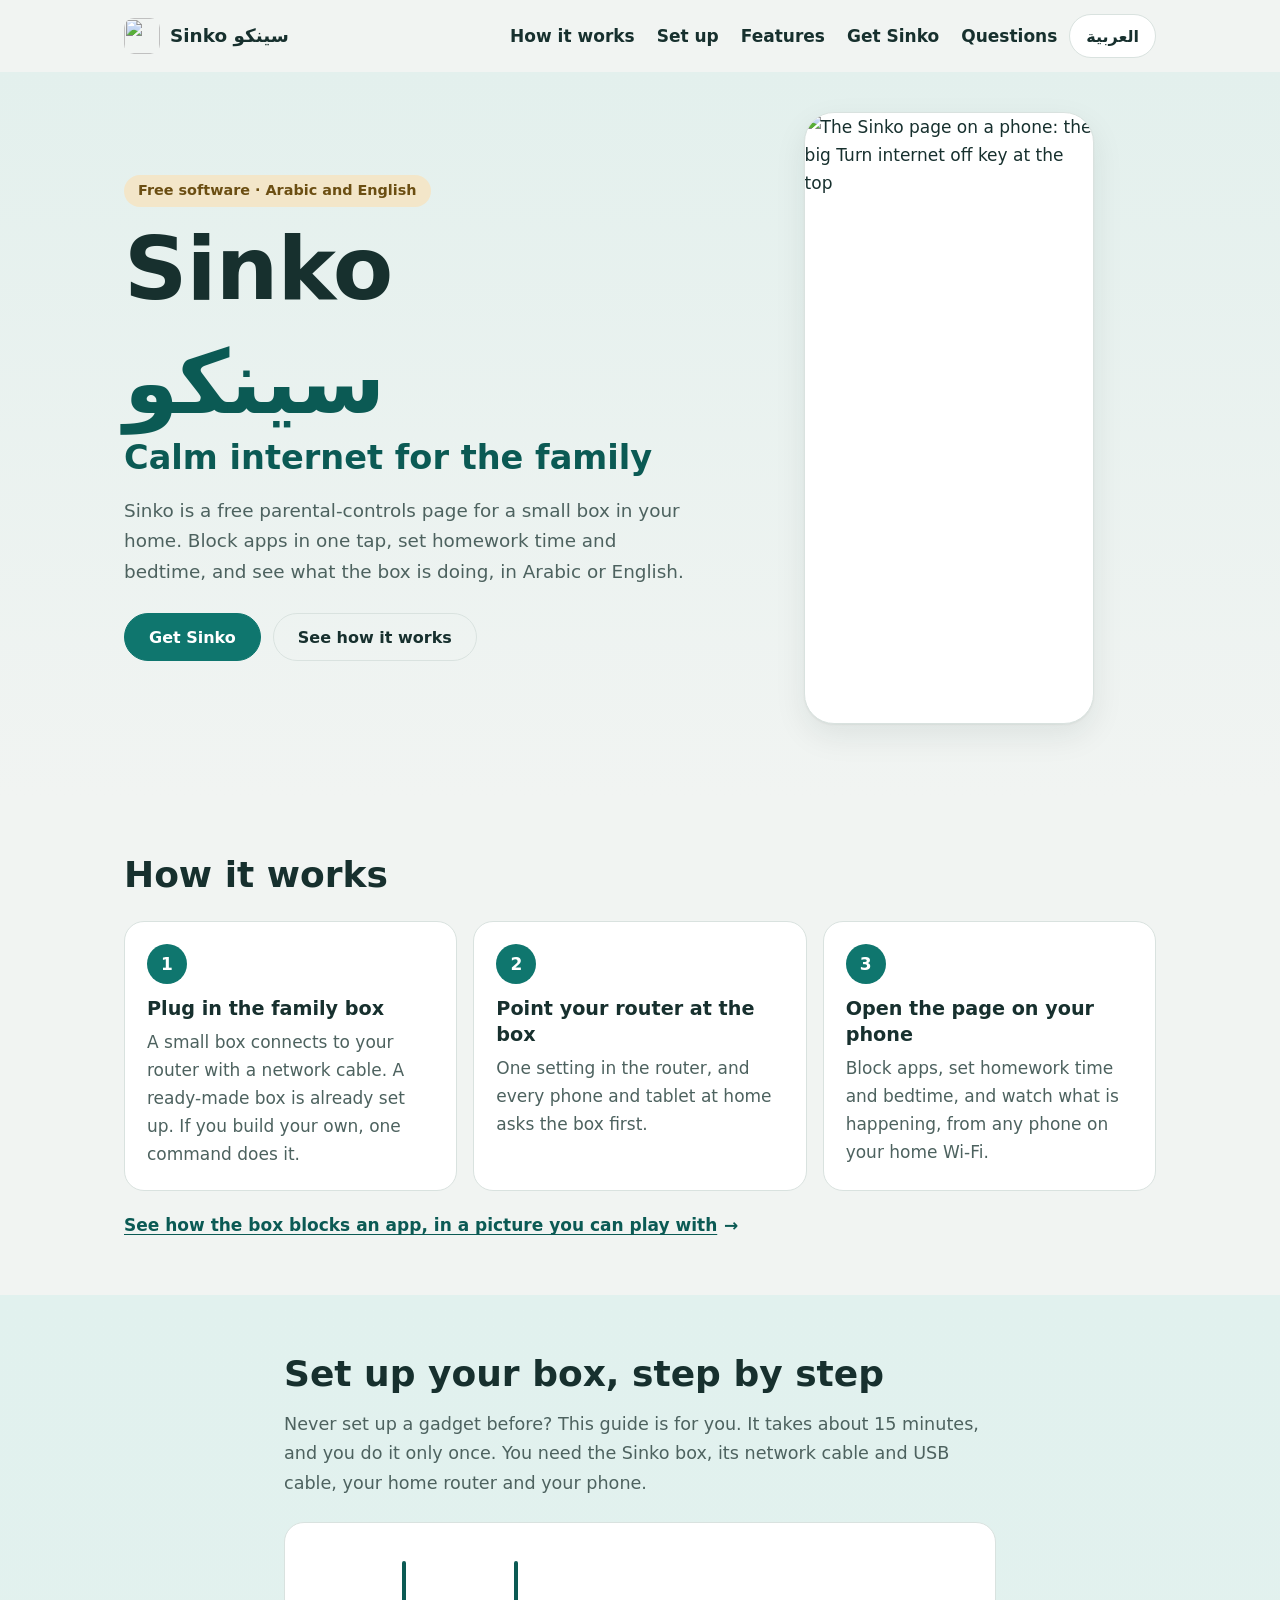
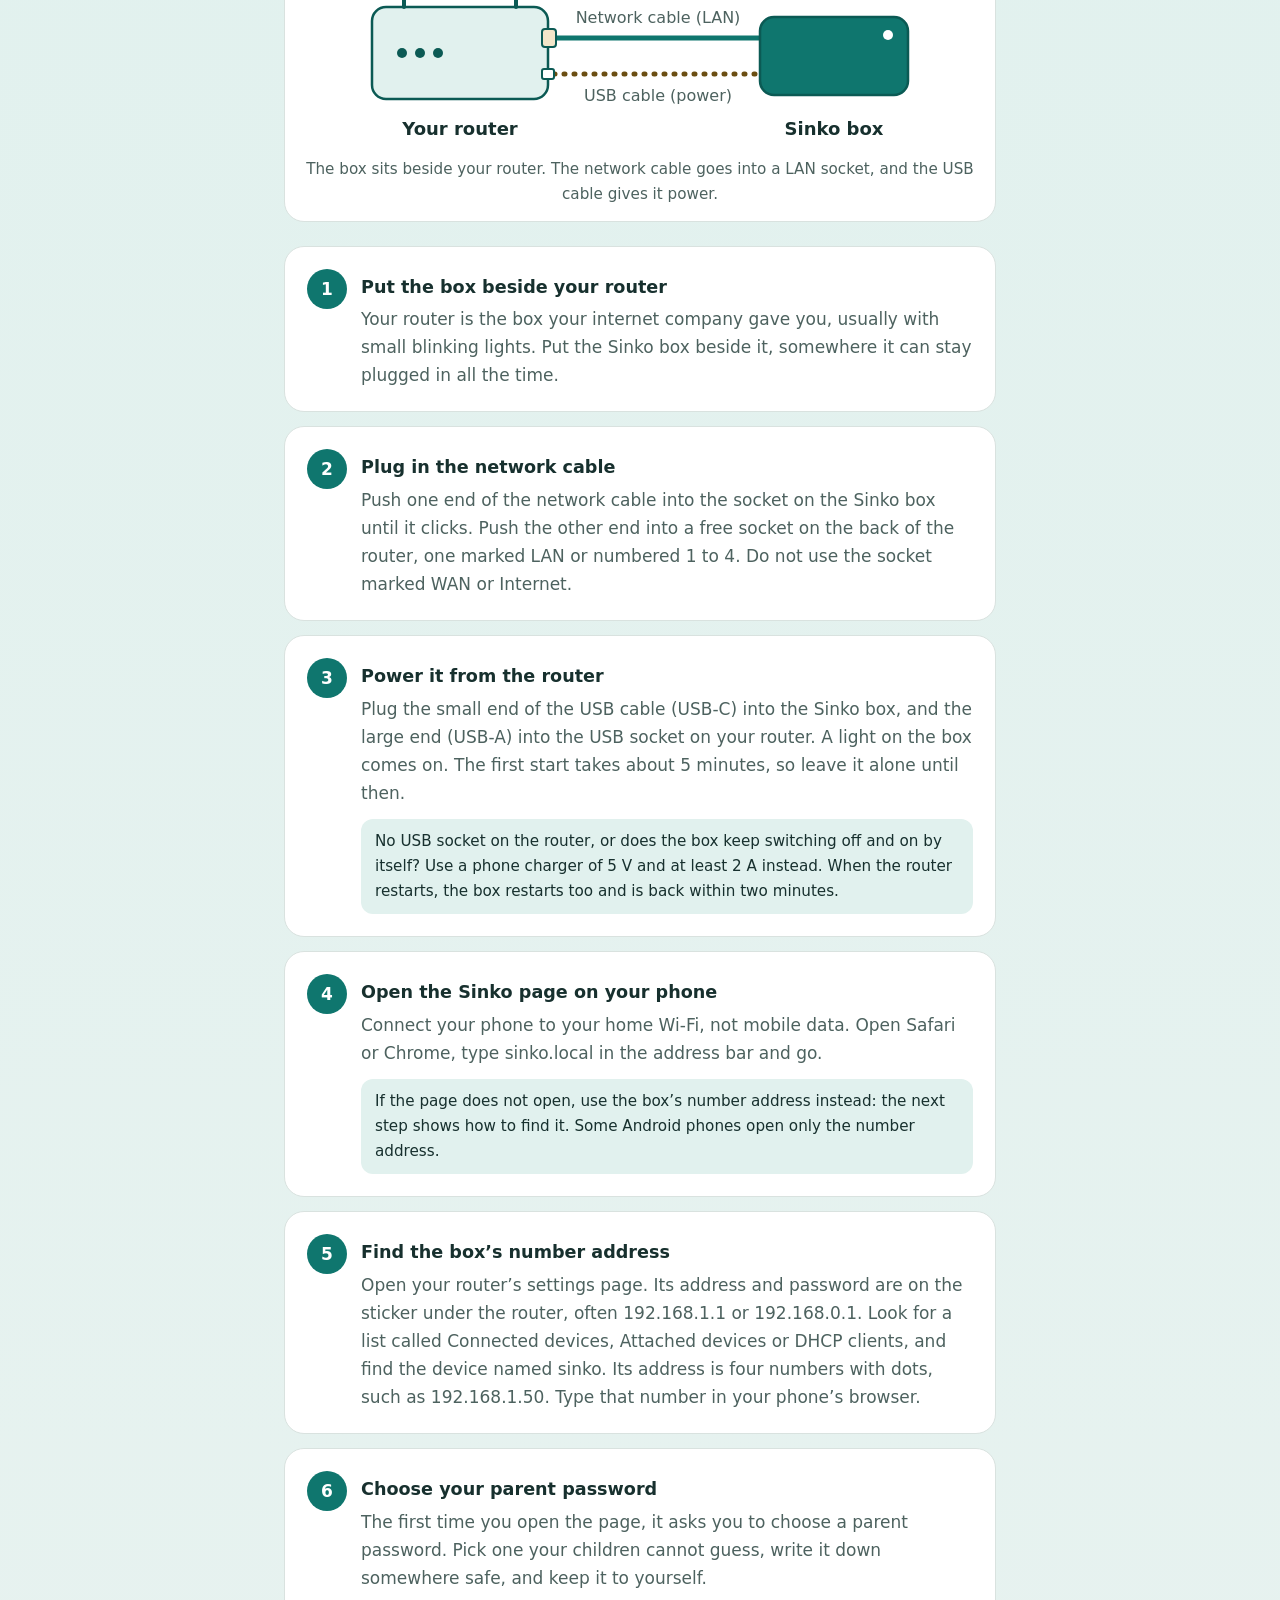
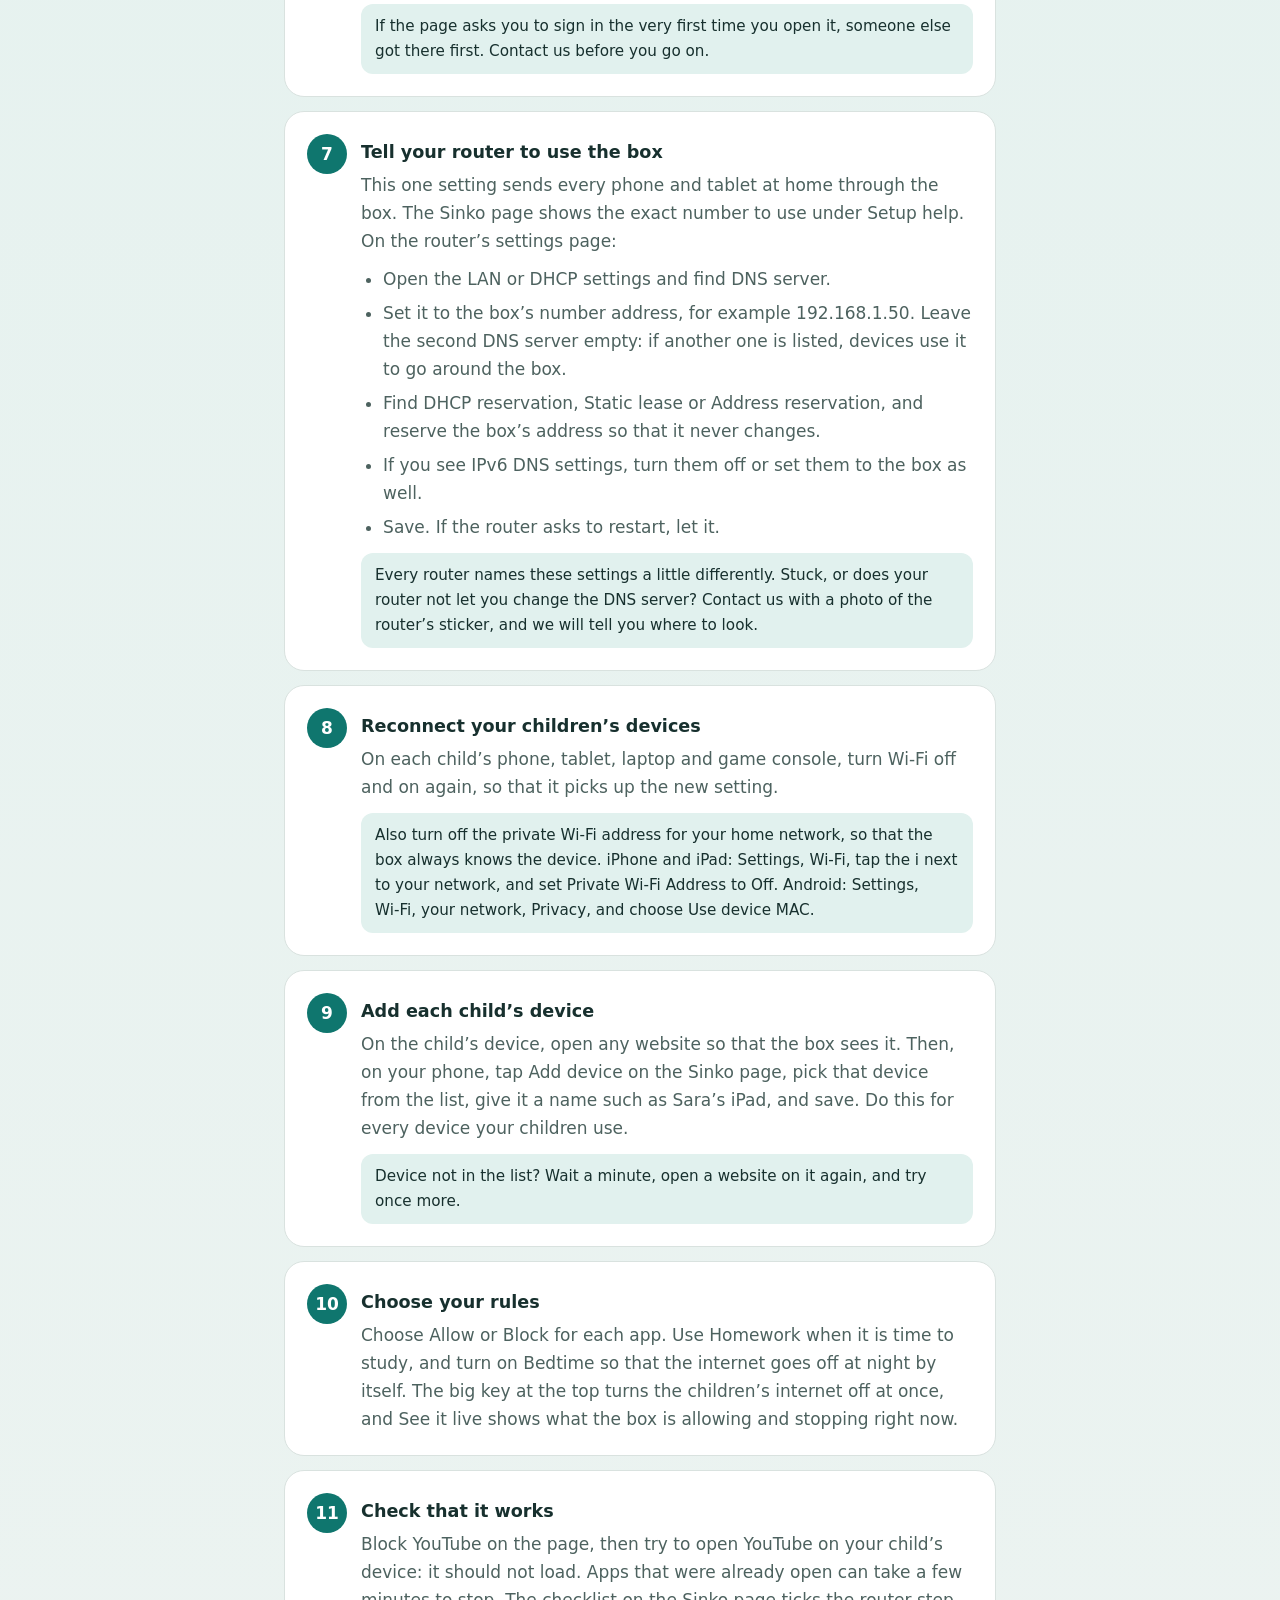
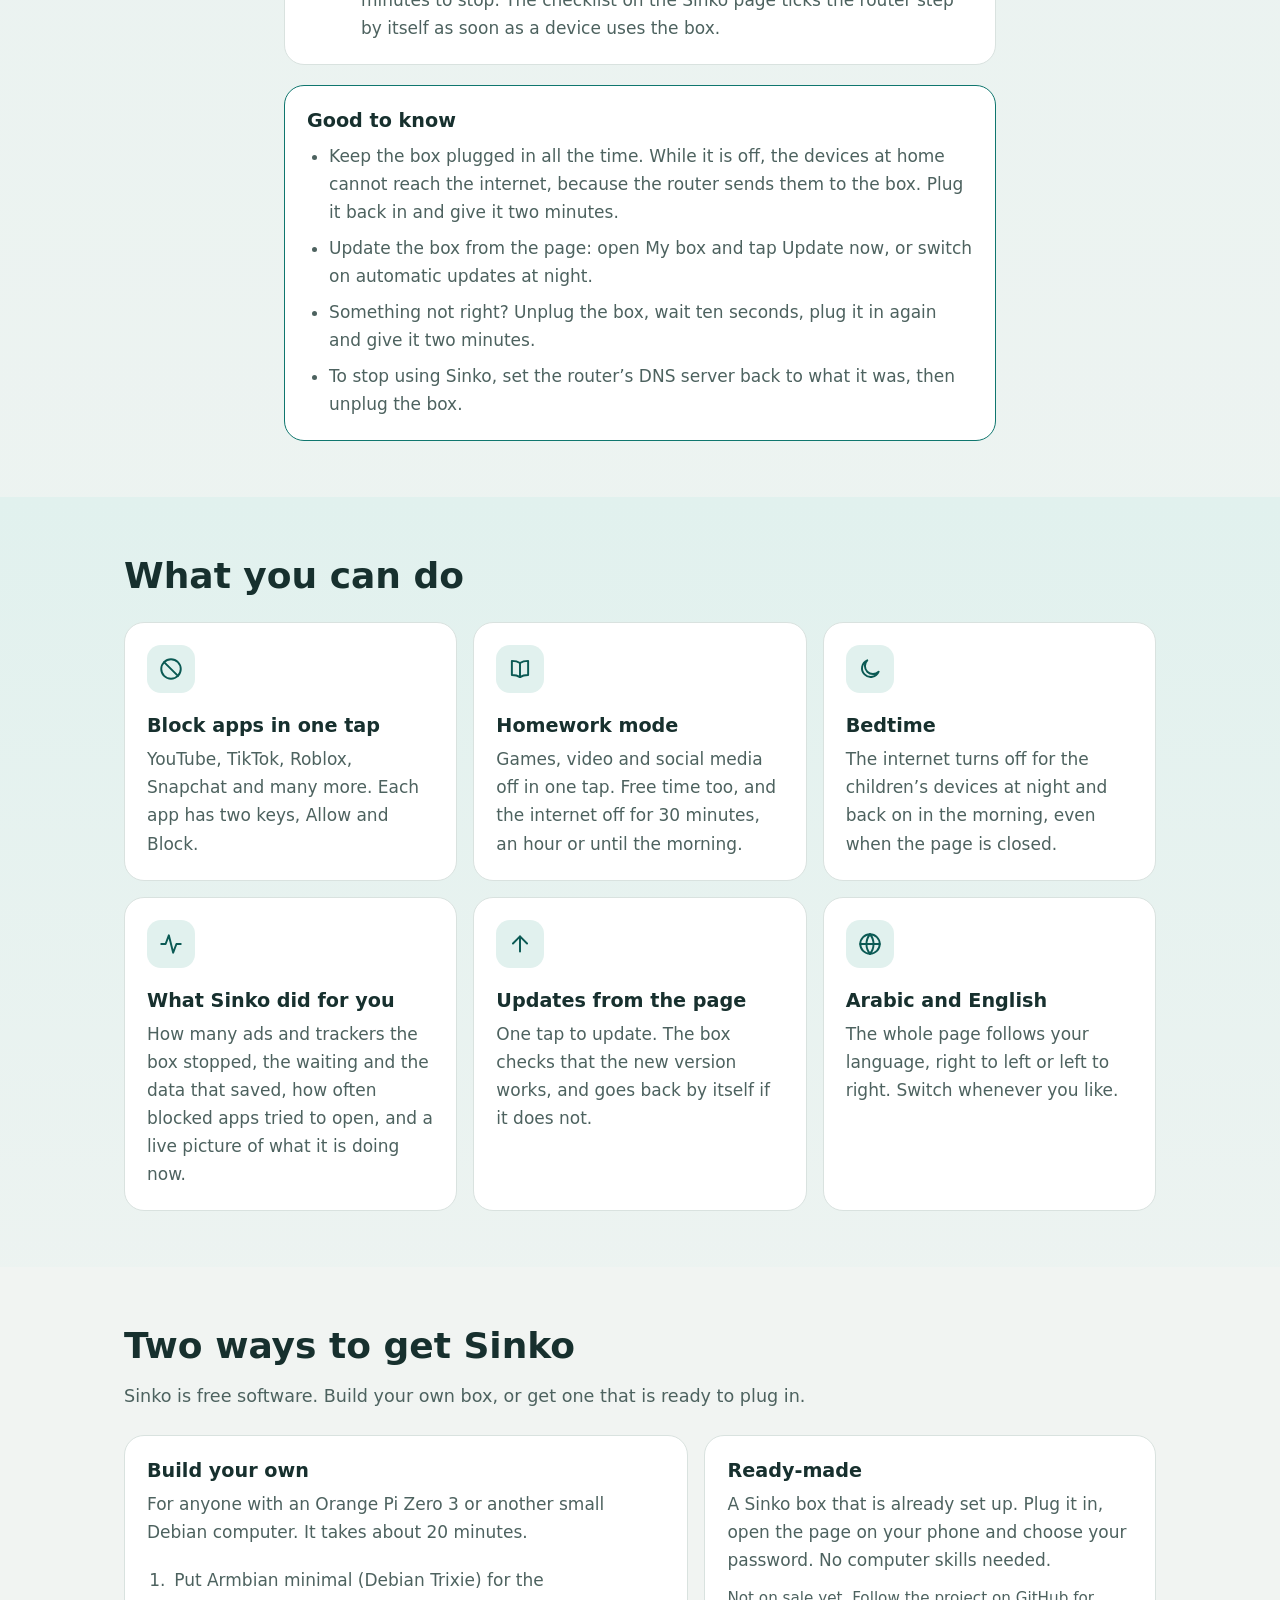
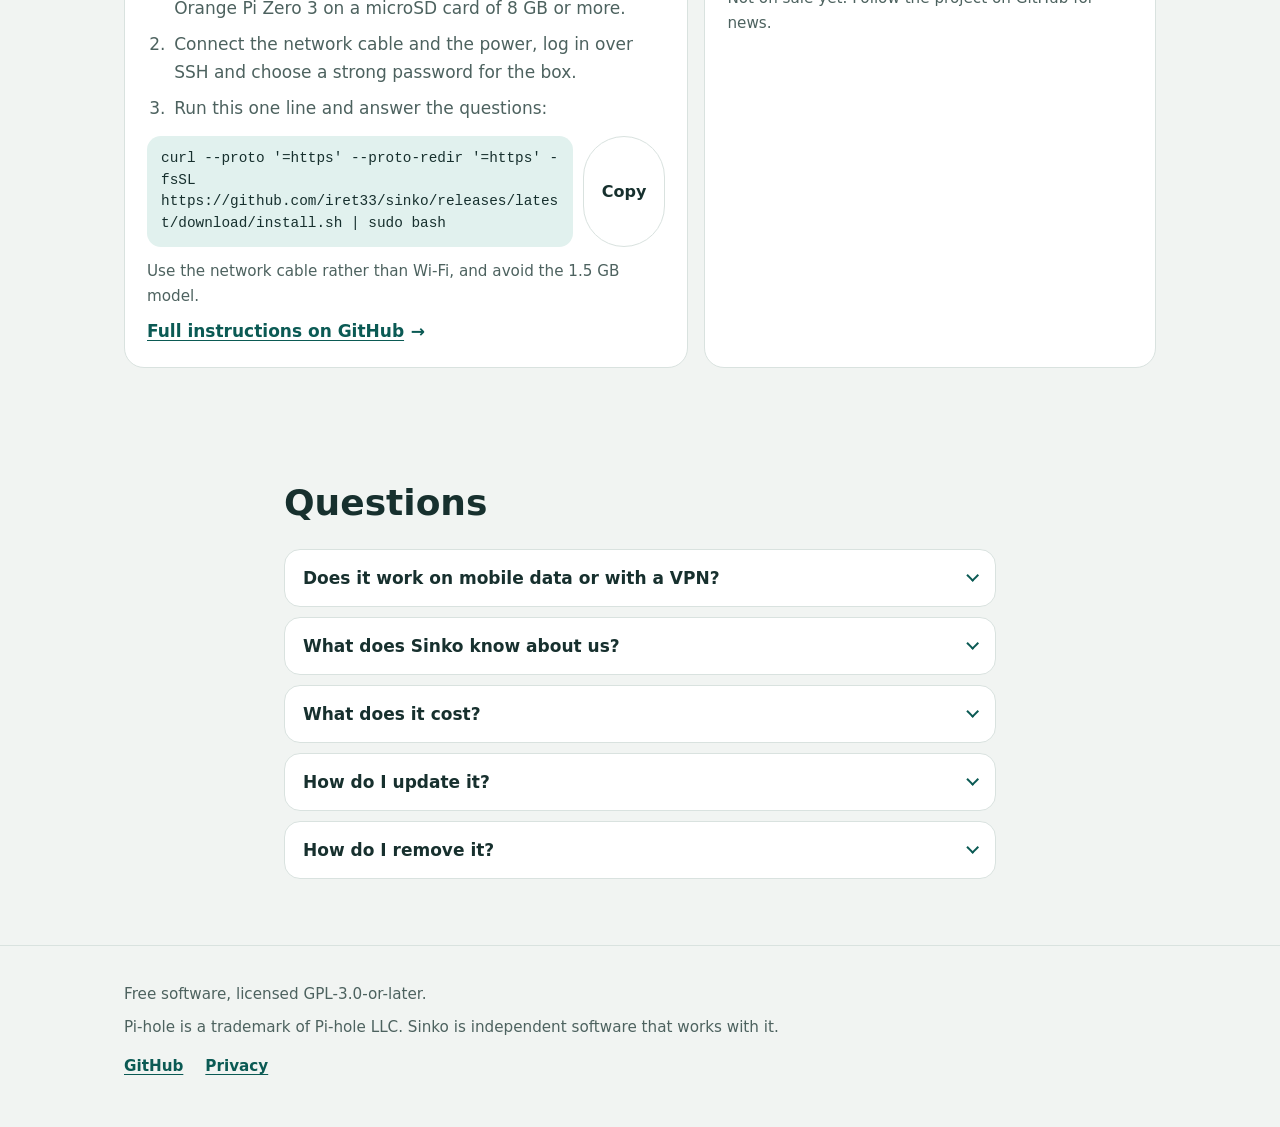
==== commit d622d1ac: "Page redesign: one big key to turn the children's internet off, and what Sinko did for you The paren" ====
--- a/site/index.html
+++ b/site/index.html
@@ -17,7 +17,7 @@
 <meta property="og:description" content="Sinko is free parental-controls software for a small box at home, in Arabic and English. Block apps in one tap, set homework time and bedtime, and see what the box is doing.">
 <meta property="og:url" content="__SITE_URL__/">
 <meta property="og:image" content="__SITE_URL__/img/social-preview.png">
-<meta property="og:image:alt" content="The Sinko page on a phone: the home screen, with the rules working">
+<meta property="og:image:alt" content="The Sinko page on a phone: the big Turn internet off key at the top">
 <meta property="og:locale" content="en_US">
 <meta property="og:locale:alternate" content="ar_AR">
 <meta name="twitter:card" content="summary_large_image">
@@ -81,7 +81,7 @@
         </div>
       </div>
       <figure class="hero-shot">
-        <div class="frame"><img data-shot="panel" width="780" height="1688" fetchpriority="high" alt="The Sinko page on a phone: the home screen, with the rules working" data-i18n-attr="alt:heroImgAlt"><noscript><img src="img/panel-en.png" width="780" height="1688" alt="The Sinko page on a phone: the home screen, with the rules working"></noscript></div>
+        <div class="frame"><img data-shot="panel" width="780" height="1688" fetchpriority="high" alt="The Sinko page on a phone: the big Turn internet off key at the top" data-i18n-attr="alt:heroImgAlt"><noscript><img src="img/panel-en.png" width="780" height="1688" alt="The Sinko page on a phone: the big Turn internet off key at the top"></noscript></div>
       </figure>
     </div>
   </section>
@@ -226,7 +226,7 @@
           <span class="step-no" aria-hidden="true">10</span>
           <div>
             <h3 data-i18n="setup10Title">Choose your rules</h3>
-            <p data-i18n="setup10Text">Tap an app to block or allow it. Use Homework when it is time to study, and turn on Bedtime so that the internet goes off at night by itself. The live picture shows what the box is allowing and stopping right now.</p>
+            <p data-i18n="setup10Text">Choose Allow or Block for each app. Use Homework when it is time to study, and turn on Bedtime so that the internet goes off at night by itself. The big key at the top turns the children’s internet off at once, and See it live shows what the box is allowing and stopping right now.</p>
           </div>
         </li>
         <li class="card guide-step">
@@ -256,12 +256,12 @@
         <li class="card feat">
           <svg class="ico" viewBox="0 0 24 24" aria-hidden="true"><circle cx="12" cy="12" r="9"/><path d="M5.6 5.6l12.8 12.8"/></svg>
           <h3 data-i18n="f1Title">Block apps in one tap</h3>
-          <p data-i18n="f1Text">YouTube, TikTok, Roblox, Snapchat and many more. Tap an app to block it, tap again to allow it.</p>
+          <p data-i18n="f1Text">YouTube, TikTok, Roblox, Snapchat and many more. Each app has two keys, Allow and Block.</p>
         </li>
         <li class="card feat">
           <svg class="ico" viewBox="0 0 24 24" aria-hidden="true"><path d="M12 6.5C10.3 5.3 8 4.5 4.5 4.5v13c3.5 0 5.8.8 7.5 2 1.7-1.2 4-2 7.5-2v-13c-3.5 0-5.8.8-7.5 2z"/><path d="M12 6.5v13"/></svg>
           <h3 data-i18n="f2Title">Homework mode</h3>
-          <p data-i18n="f2Text">Games, video and social media off in one tap, with a timer. Free time and offline breaks too.</p>
+          <p data-i18n="f2Text">Games, video and social media off in one tap. Free time too, and the internet off for 30 minutes, an hour or until the morning.</p>
         </li>
         <li class="card feat">
           <svg class="ico" viewBox="0 0 24 24" aria-hidden="true"><path d="M20 14.5A8 8 0 1 1 9.5 4a6.5 6.5 0 0 0 10.5 10.5z"/></svg>
@@ -270,8 +270,8 @@
         </li>
         <li class="card feat">
           <svg class="ico" viewBox="0 0 24 24" aria-hidden="true"><path d="M3 12h4l3-8 4 16 3-8h4"/></svg>
-          <h3 data-i18n="f4Title">The live picture</h3>
-          <p data-i18n="f4Text">See what the box is doing, in words a parent can follow: who is asking, what is allowed and what is stopped.</p>
+          <h3 data-i18n="f4Title">What Sinko did for you</h3>
+          <p data-i18n="f4Text">How many ads and trackers the box stopped, the waiting and the data that saved, how often blocked apps tried to open, and a live picture of what it is doing now.</p>
         </li>
         <li class="card feat">
           <svg class="ico" viewBox="0 0 24 24" aria-hidden="true"><path d="M12 19V5"/><path d="M5.5 11.5L12 5l6.5 6.5"/></svg>
@@ -324,7 +324,7 @@
     <div class="wrap">
       <h2 id="shotsTitle" data-i18n="shotsTitle">See it</h2>
       <ul class="shots">
-        <li><figure class="shot"><div class="frame"><img src="img/panel-en.png" width="780" height="1688" loading="lazy" decoding="async" alt="The Sinko home page in English: the rules are working, with a picture of the devices and the family box" data-i18n-attr="alt:shotPanelEnAlt"></div><figcaption data-i18n="shotPanelEn">The home page, in English</figcaption></figure></li>
+        <li><figure class="shot"><div class="frame"><img src="img/panel-en.png" width="780" height="1688" loading="lazy" decoding="async" alt="The Sinko home page in English: the children’s internet is on, with the Turn internet off key and what Sinko did this week" data-i18n-attr="alt:shotPanelEnAlt"></div><figcaption data-i18n="shotPanelEn">The home page, in English</figcaption></figure></li>
         <li><figure class="shot"><div class="frame"><img src="img/panel-ar.png" width="780" height="1688" loading="lazy" decoding="async" alt="The Sinko home page in Arabic, laid out right to left" data-i18n-attr="alt:shotPanelArAlt"></div><figcaption data-i18n="shotPanelAr">The home page, in Arabic</figcaption></figure></li>
         <li><figure class="shot"><div class="frame"><img src="img/live-en.png" width="716" height="2138" loading="lazy" decoding="async" alt="The live picture: each device on top, the family box in the middle and the internet below" data-i18n-attr="alt:shotLiveAlt"></div><figcaption data-i18n="shotLive">The live picture</figcaption></figure></li>
         <li><figure class="shot"><div class="frame"><img src="img/box-en.png" width="780" height="3000" loading="lazy" decoding="async" alt="The My box sheet: updates, how the box is doing, and the addresses that open the page" data-i18n-attr="alt:shotBoxAlt"></div><figcaption data-i18n="shotBox">My box: updates, health and addresses</figcaption></figure></li>
@@ -341,7 +341,7 @@
       </details>
       <details class="qa">
         <summary data-i18n="q2">What does Sinko know about us?</summary>
-        <p data-i18n="a2">Sinko keeps your family’s names, devices and rules on the box and never sends them to the project. Like any DNS filter, the box asks an upstream DNS service (Cloudflare for Families by default) to find the address of the sites it does not block, so that service sees those site names and your home’s internet address. There is one optional anonymous counter, and it is off until you say yes. It sends a random code, the version and the kind of box, and nothing else.</p>
+        <p data-i18n="a2">Sinko keeps your family’s names, devices and rules on the box and never sends them to the project. Like any DNS filter, the box asks an upstream DNS service (Cloudflare for Families by default) to find the address of the sites it does not block, so that service sees those site names and your home’s internet address. There is one optional anonymous counter: it is one of the two choices you agree to at first set-up, where it starts switched on, and you can switch it off there or at any time. It sends a random code, the version and the kind of box, and nothing else.</p>
         <p><a class="more" data-privacy-link href="https://github.com/iret33/sinko/blob/master/docs/privacy.md" data-i18n="faqPrivacy">Read the privacy statement</a></p>
       </details>
       <details class="qa">
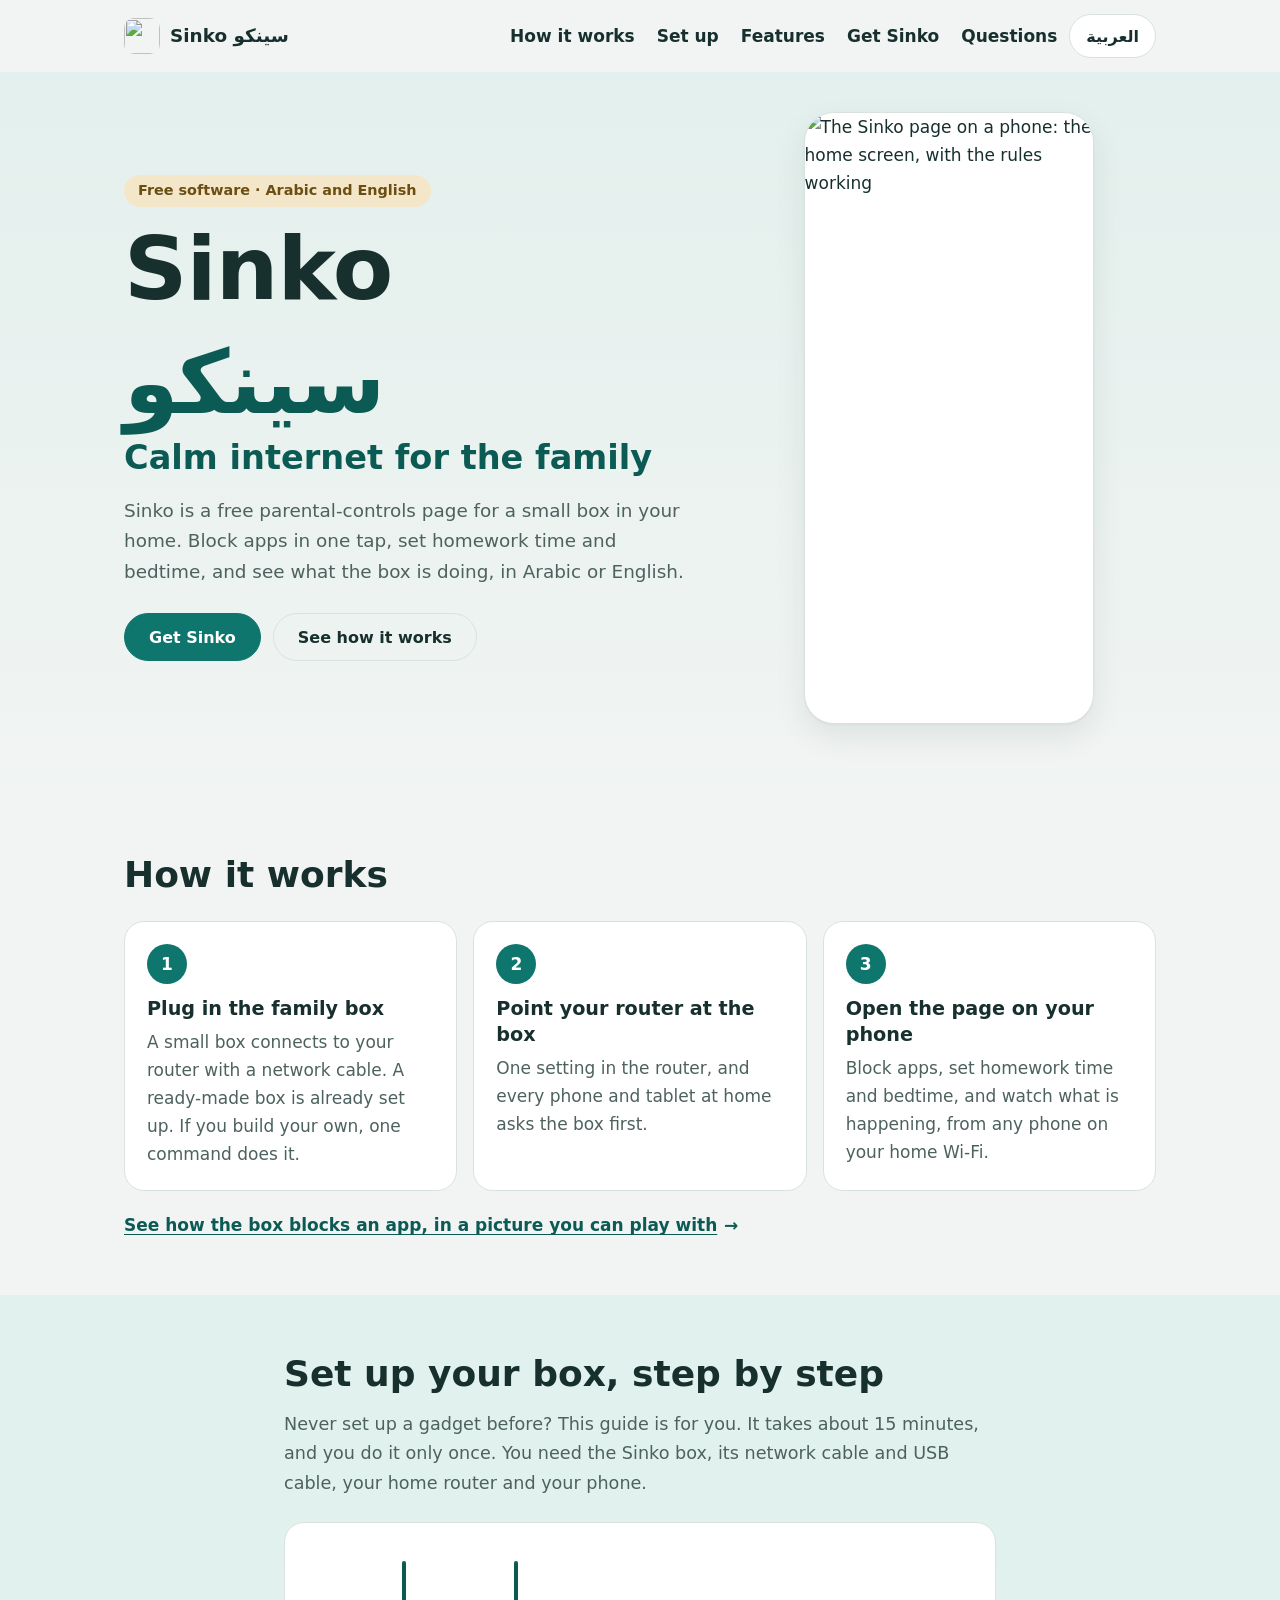
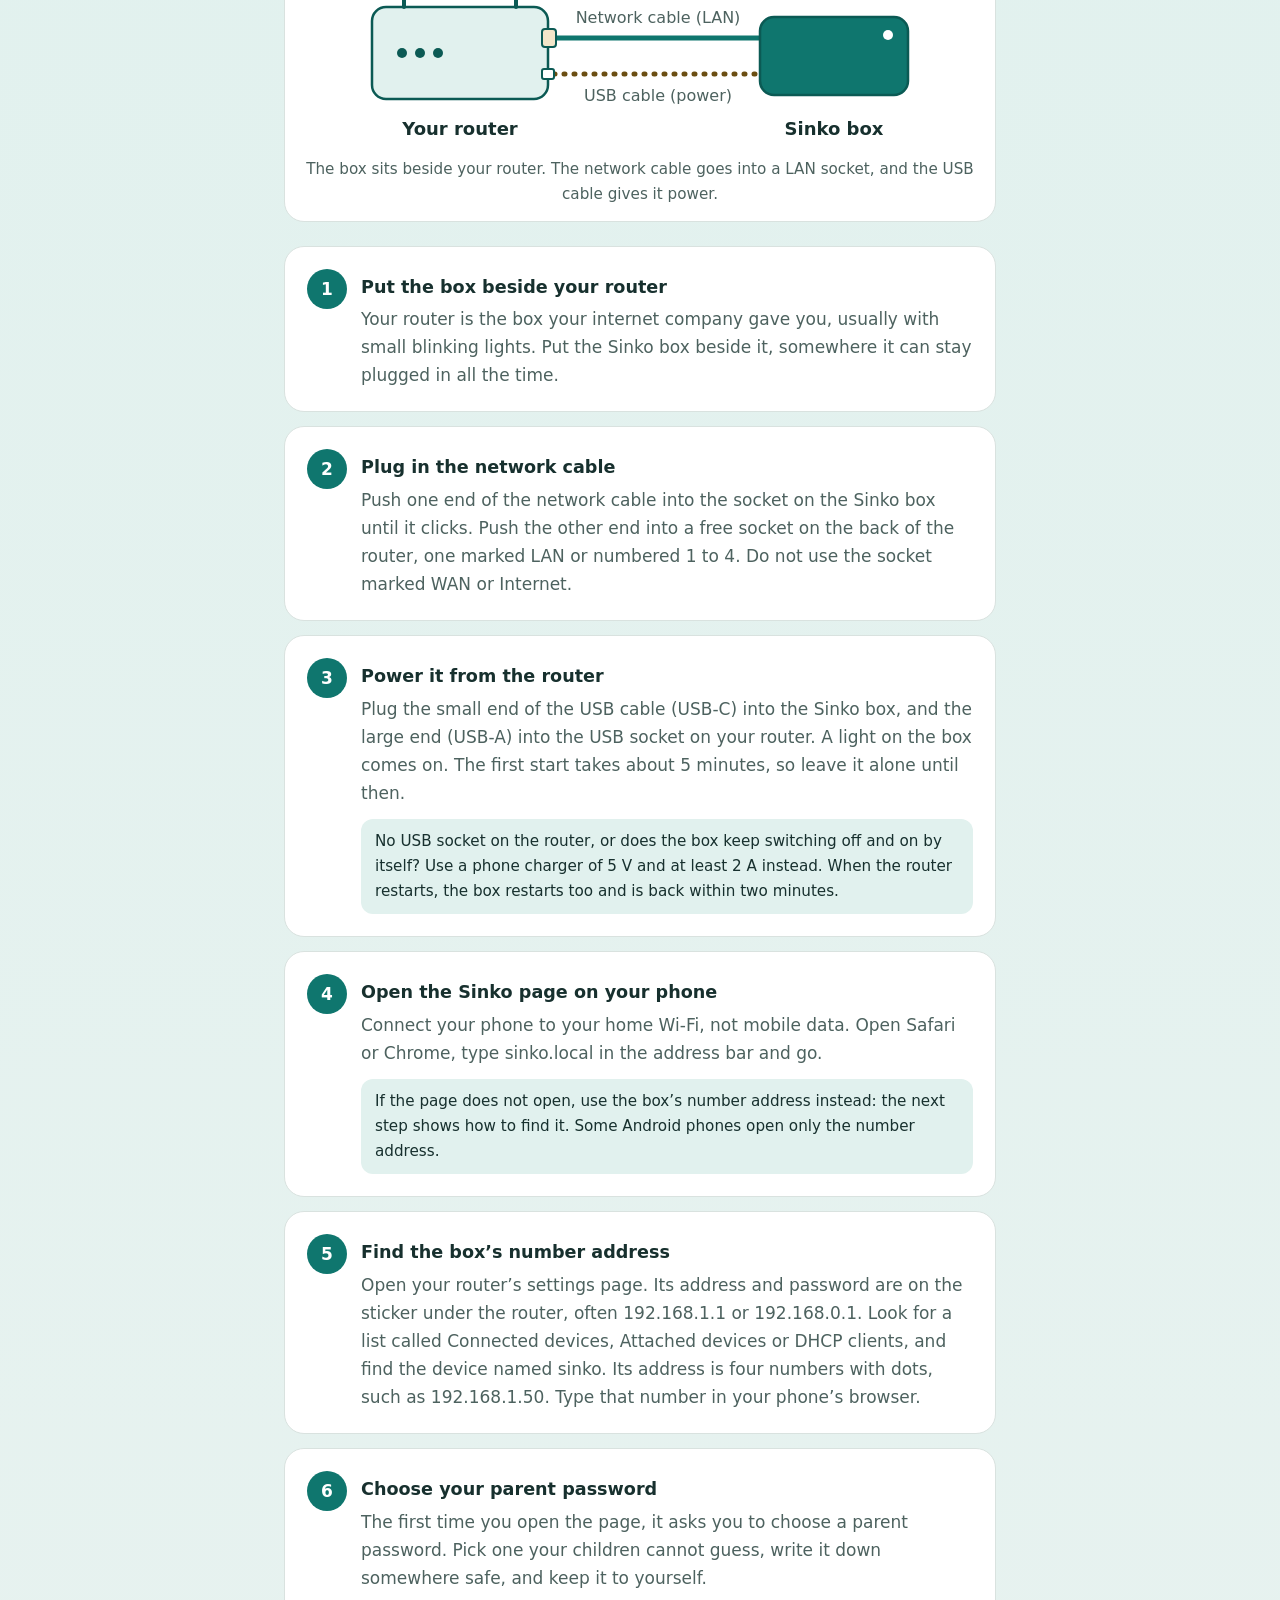
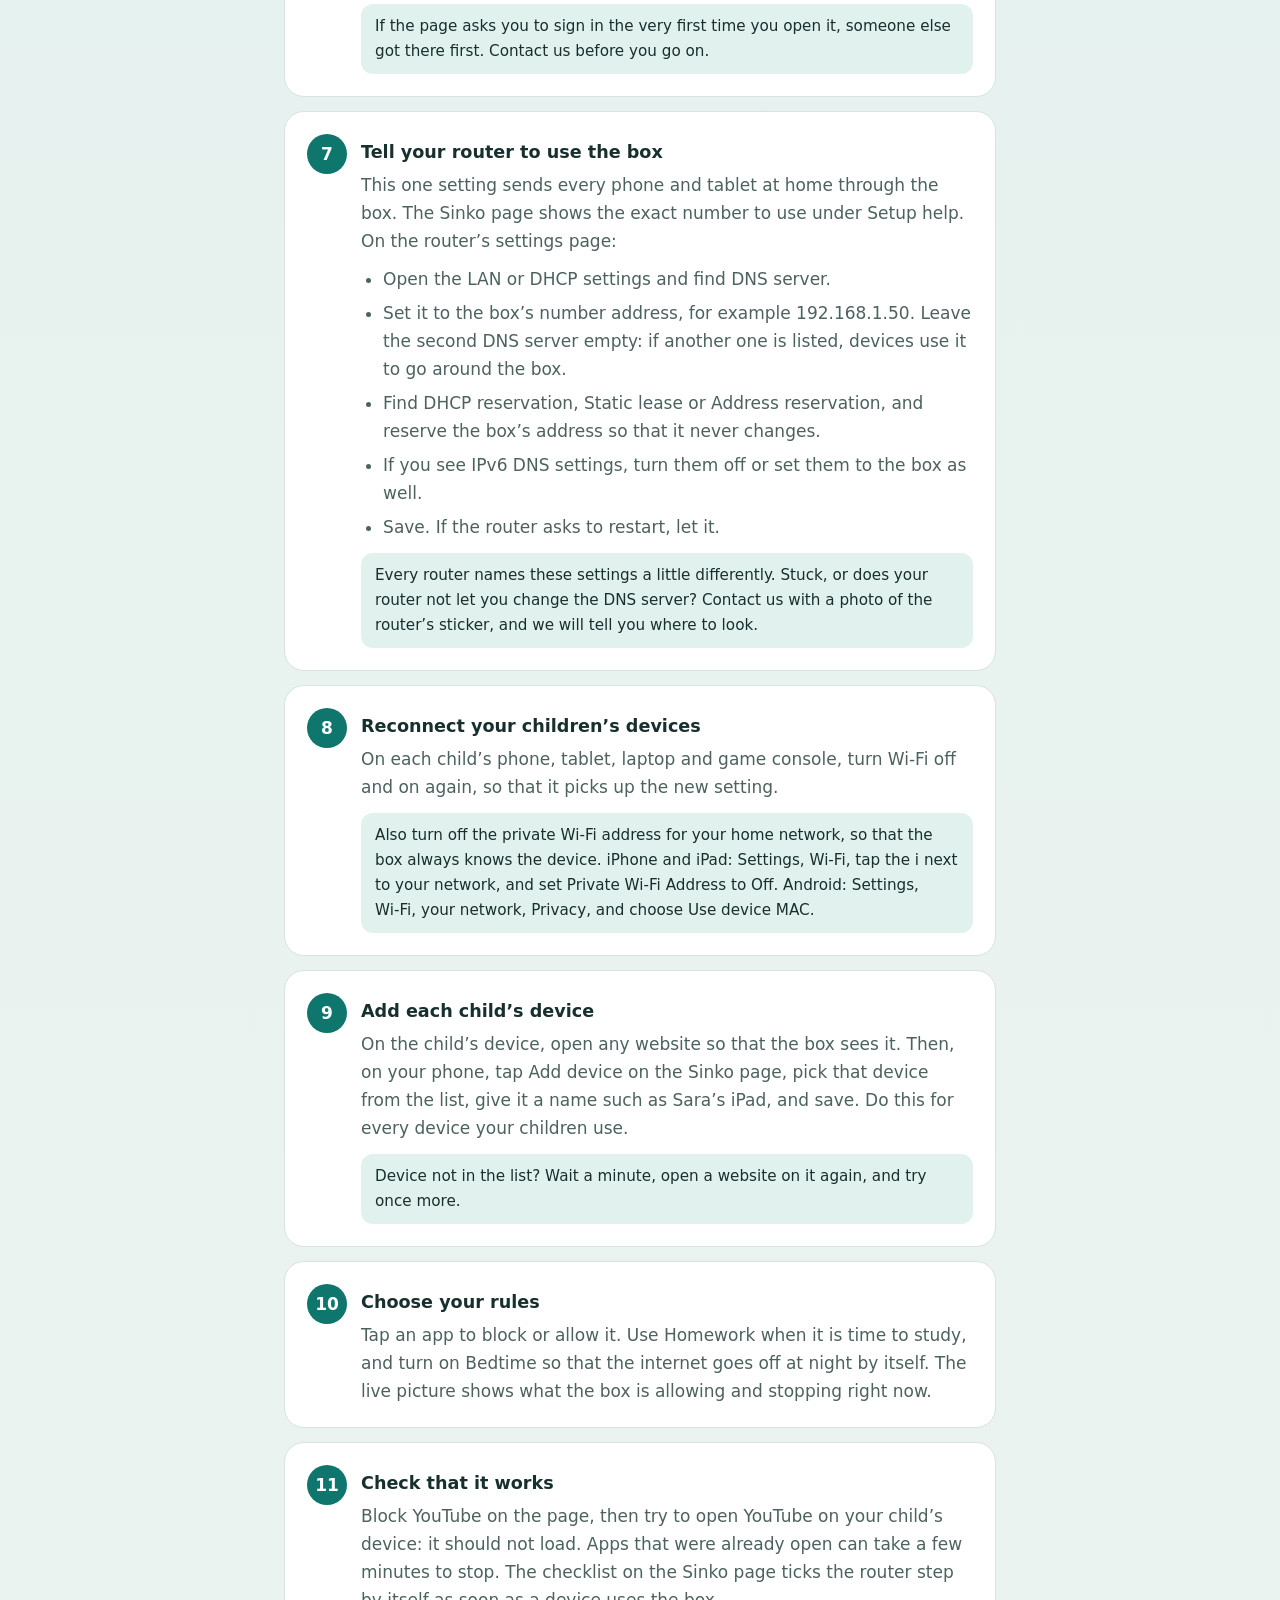
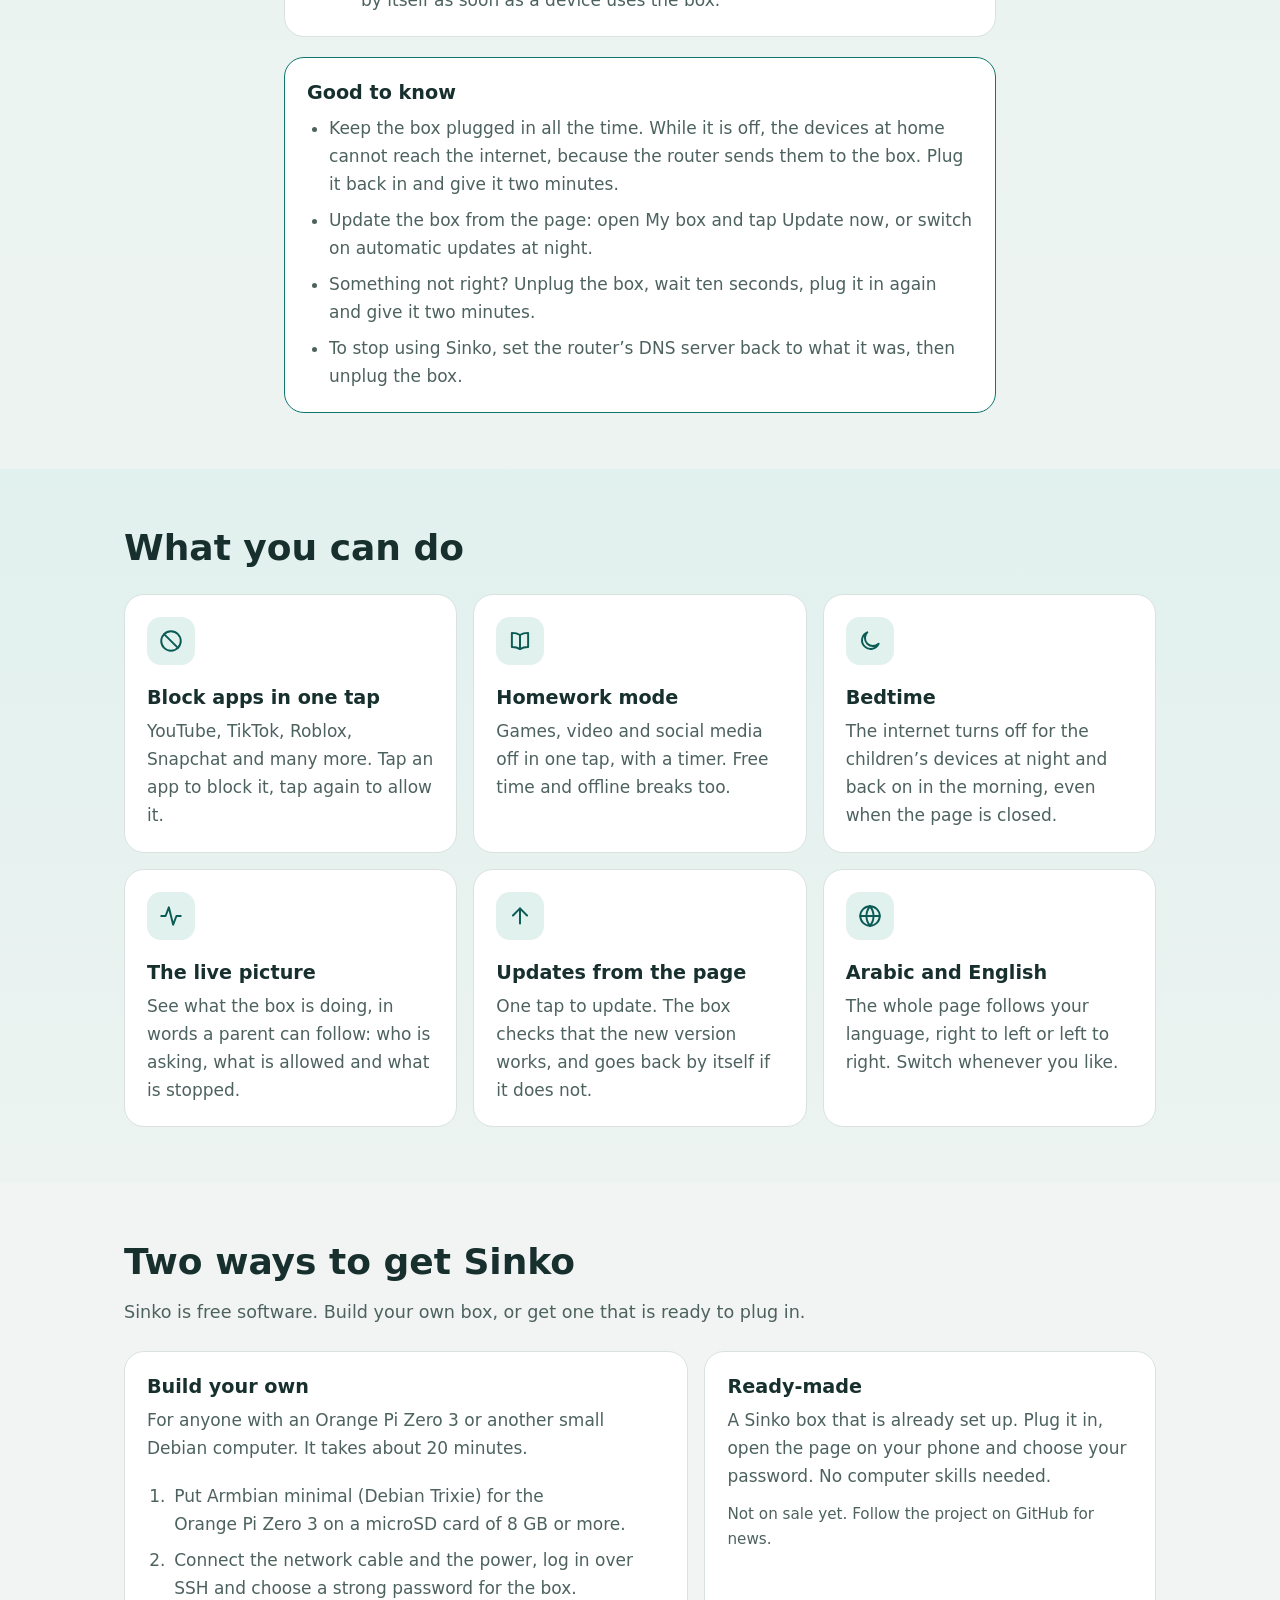
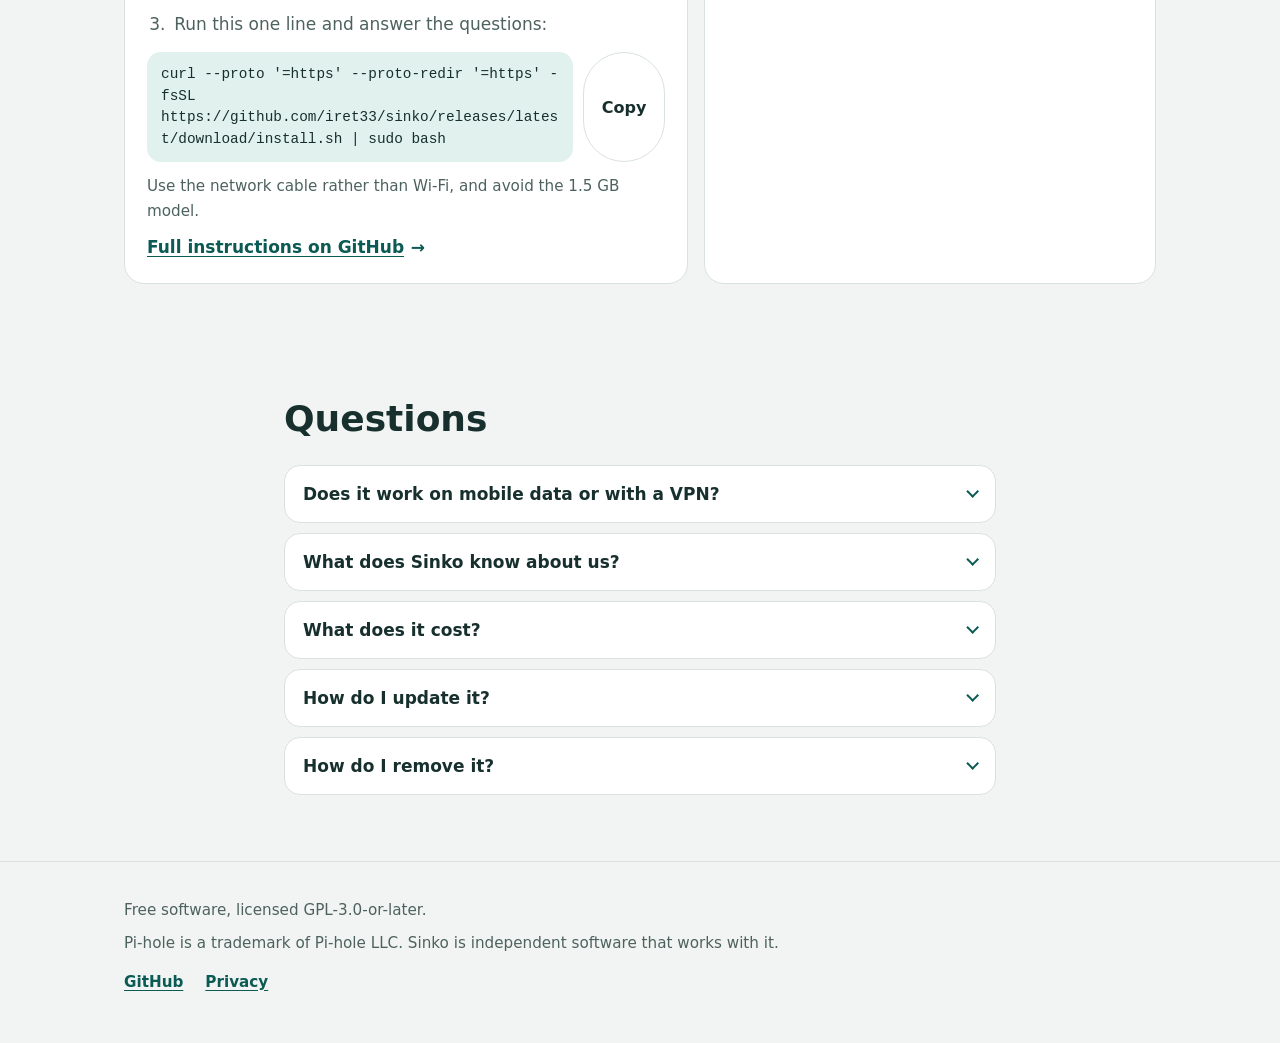
==== commit 307b980f: "Keep a savings ledger for "What Sinko did for you" The parent page is getting a card with what the b" ====
--- a/site/index.html
+++ b/site/index.html
@@ -17,7 +17,7 @@
 <meta property="og:description" content="Sinko is free parental-controls software for a small box at home, in Arabic and English. Block apps in one tap, set homework time and bedtime, and see what the box is doing.">
 <meta property="og:url" content="__SITE_URL__/">
 <meta property="og:image" content="__SITE_URL__/img/social-preview.png">
-<meta property="og:image:alt" content="The Sinko page on a phone: the big Turn internet off key at the top">
+<meta property="og:image:alt" content="The Sinko page on a phone: the home screen, with the rules working">
 <meta property="og:locale" content="en_US">
 <meta property="og:locale:alternate" content="ar_AR">
 <meta name="twitter:card" content="summary_large_image">
@@ -81,7 +81,7 @@
         </div>
       </div>
       <figure class="hero-shot">
-        <div class="frame"><img data-shot="panel" width="780" height="1688" fetchpriority="high" alt="The Sinko page on a phone: the big Turn internet off key at the top" data-i18n-attr="alt:heroImgAlt"><noscript><img src="img/panel-en.png" width="780" height="1688" alt="The Sinko page on a phone: the big Turn internet off key at the top"></noscript></div>
+        <div class="frame"><img data-shot="panel" width="780" height="1688" fetchpriority="high" alt="The Sinko page on a phone: the home screen, with the rules working" data-i18n-attr="alt:heroImgAlt"><noscript><img src="img/panel-en.png" width="780" height="1688" alt="The Sinko page on a phone: the home screen, with the rules working"></noscript></div>
       </figure>
     </div>
   </section>
@@ -226,7 +226,7 @@
           <span class="step-no" aria-hidden="true">10</span>
           <div>
             <h3 data-i18n="setup10Title">Choose your rules</h3>
-            <p data-i18n="setup10Text">Choose Allow or Block for each app. Use Homework when it is time to study, and turn on Bedtime so that the internet goes off at night by itself. The big key at the top turns the children’s internet off at once, and See it live shows what the box is allowing and stopping right now.</p>
+            <p data-i18n="setup10Text">Tap an app to block or allow it. Use Homework when it is time to study, and turn on Bedtime so that the internet goes off at night by itself. The live picture shows what the box is allowing and stopping right now.</p>
           </div>
         </li>
         <li class="card guide-step">
@@ -256,12 +256,12 @@
         <li class="card feat">
           <svg class="ico" viewBox="0 0 24 24" aria-hidden="true"><circle cx="12" cy="12" r="9"/><path d="M5.6 5.6l12.8 12.8"/></svg>
           <h3 data-i18n="f1Title">Block apps in one tap</h3>
-          <p data-i18n="f1Text">YouTube, TikTok, Roblox, Snapchat and many more. Each app has two keys, Allow and Block.</p>
+          <p data-i18n="f1Text">YouTube, TikTok, Roblox, Snapchat and many more. Tap an app to block it, tap again to allow it.</p>
         </li>
         <li class="card feat">
           <svg class="ico" viewBox="0 0 24 24" aria-hidden="true"><path d="M12 6.5C10.3 5.3 8 4.5 4.5 4.5v13c3.5 0 5.8.8 7.5 2 1.7-1.2 4-2 7.5-2v-13c-3.5 0-5.8.8-7.5 2z"/><path d="M12 6.5v13"/></svg>
           <h3 data-i18n="f2Title">Homework mode</h3>
-          <p data-i18n="f2Text">Games, video and social media off in one tap. Free time too, and the internet off for 30 minutes, an hour or until the morning.</p>
+          <p data-i18n="f2Text">Games, video and social media off in one tap, with a timer. Free time and offline breaks too.</p>
         </li>
         <li class="card feat">
           <svg class="ico" viewBox="0 0 24 24" aria-hidden="true"><path d="M20 14.5A8 8 0 1 1 9.5 4a6.5 6.5 0 0 0 10.5 10.5z"/></svg>
@@ -270,8 +270,8 @@
         </li>
         <li class="card feat">
           <svg class="ico" viewBox="0 0 24 24" aria-hidden="true"><path d="M3 12h4l3-8 4 16 3-8h4"/></svg>
-          <h3 data-i18n="f4Title">What Sinko did for you</h3>
-          <p data-i18n="f4Text">How many ads and trackers the box stopped, the waiting and the data that saved, how often blocked apps tried to open, and a live picture of what it is doing now.</p>
+          <h3 data-i18n="f4Title">The live picture</h3>
+          <p data-i18n="f4Text">See what the box is doing, in words a parent can follow: who is asking, what is allowed and what is stopped.</p>
         </li>
         <li class="card feat">
           <svg class="ico" viewBox="0 0 24 24" aria-hidden="true"><path d="M12 19V5"/><path d="M5.5 11.5L12 5l6.5 6.5"/></svg>
@@ -324,7 +324,7 @@
     <div class="wrap">
       <h2 id="shotsTitle" data-i18n="shotsTitle">See it</h2>
       <ul class="shots">
-        <li><figure class="shot"><div class="frame"><img src="img/panel-en.png" width="780" height="1688" loading="lazy" decoding="async" alt="The Sinko home page in English: the children’s internet is on, with the Turn internet off key and what Sinko did this week" data-i18n-attr="alt:shotPanelEnAlt"></div><figcaption data-i18n="shotPanelEn">The home page, in English</figcaption></figure></li>
+        <li><figure class="shot"><div class="frame"><img src="img/panel-en.png" width="780" height="1688" loading="lazy" decoding="async" alt="The Sinko home page in English: the rules are working, with a picture of the devices and the family box" data-i18n-attr="alt:shotPanelEnAlt"></div><figcaption data-i18n="shotPanelEn">The home page, in English</figcaption></figure></li>
         <li><figure class="shot"><div class="frame"><img src="img/panel-ar.png" width="780" height="1688" loading="lazy" decoding="async" alt="The Sinko home page in Arabic, laid out right to left" data-i18n-attr="alt:shotPanelArAlt"></div><figcaption data-i18n="shotPanelAr">The home page, in Arabic</figcaption></figure></li>
         <li><figure class="shot"><div class="frame"><img src="img/live-en.png" width="716" height="2138" loading="lazy" decoding="async" alt="The live picture: each device on top, the family box in the middle and the internet below" data-i18n-attr="alt:shotLiveAlt"></div><figcaption data-i18n="shotLive">The live picture</figcaption></figure></li>
         <li><figure class="shot"><div class="frame"><img src="img/box-en.png" width="780" height="3000" loading="lazy" decoding="async" alt="The My box sheet: updates, how the box is doing, and the addresses that open the page" data-i18n-attr="alt:shotBoxAlt"></div><figcaption data-i18n="shotBox">My box: updates, health and addresses</figcaption></figure></li>
@@ -341,7 +341,7 @@
       </details>
       <details class="qa">
         <summary data-i18n="q2">What does Sinko know about us?</summary>
-        <p data-i18n="a2">Sinko keeps your family’s names, devices and rules on the box and never sends them to the project. Like any DNS filter, the box asks an upstream DNS service (Cloudflare for Families by default) to find the address of the sites it does not block, so that service sees those site names and your home’s internet address. There is one optional anonymous counter: it is one of the two choices you agree to at first set-up, where it starts switched on, and you can switch it off there or at any time. It sends a random code, the version and the kind of box, and nothing else.</p>
+        <p data-i18n="a2">Sinko keeps your family’s names, devices and rules on the box and never sends them to the project. Like any DNS filter, the box asks an upstream DNS service (Cloudflare for Families by default) to find the address of the sites it does not block, so that service sees those site names and your home’s internet address. The box also keeps a small tally for the page: counts of what it stopped and of the time the children’s internet was off, with no site or device names, never sent anywhere. There is one optional anonymous counter: it is one of the two choices you agree to at first set-up, where it starts switched on, and you can switch it off there or at any time. It sends a random code, the version and the kind of box, and nothing else.</p>
         <p><a class="more" data-privacy-link href="https://github.com/iret33/sinko/blob/master/docs/privacy.md" data-i18n="faqPrivacy">Read the privacy statement</a></p>
       </details>
       <details class="qa">
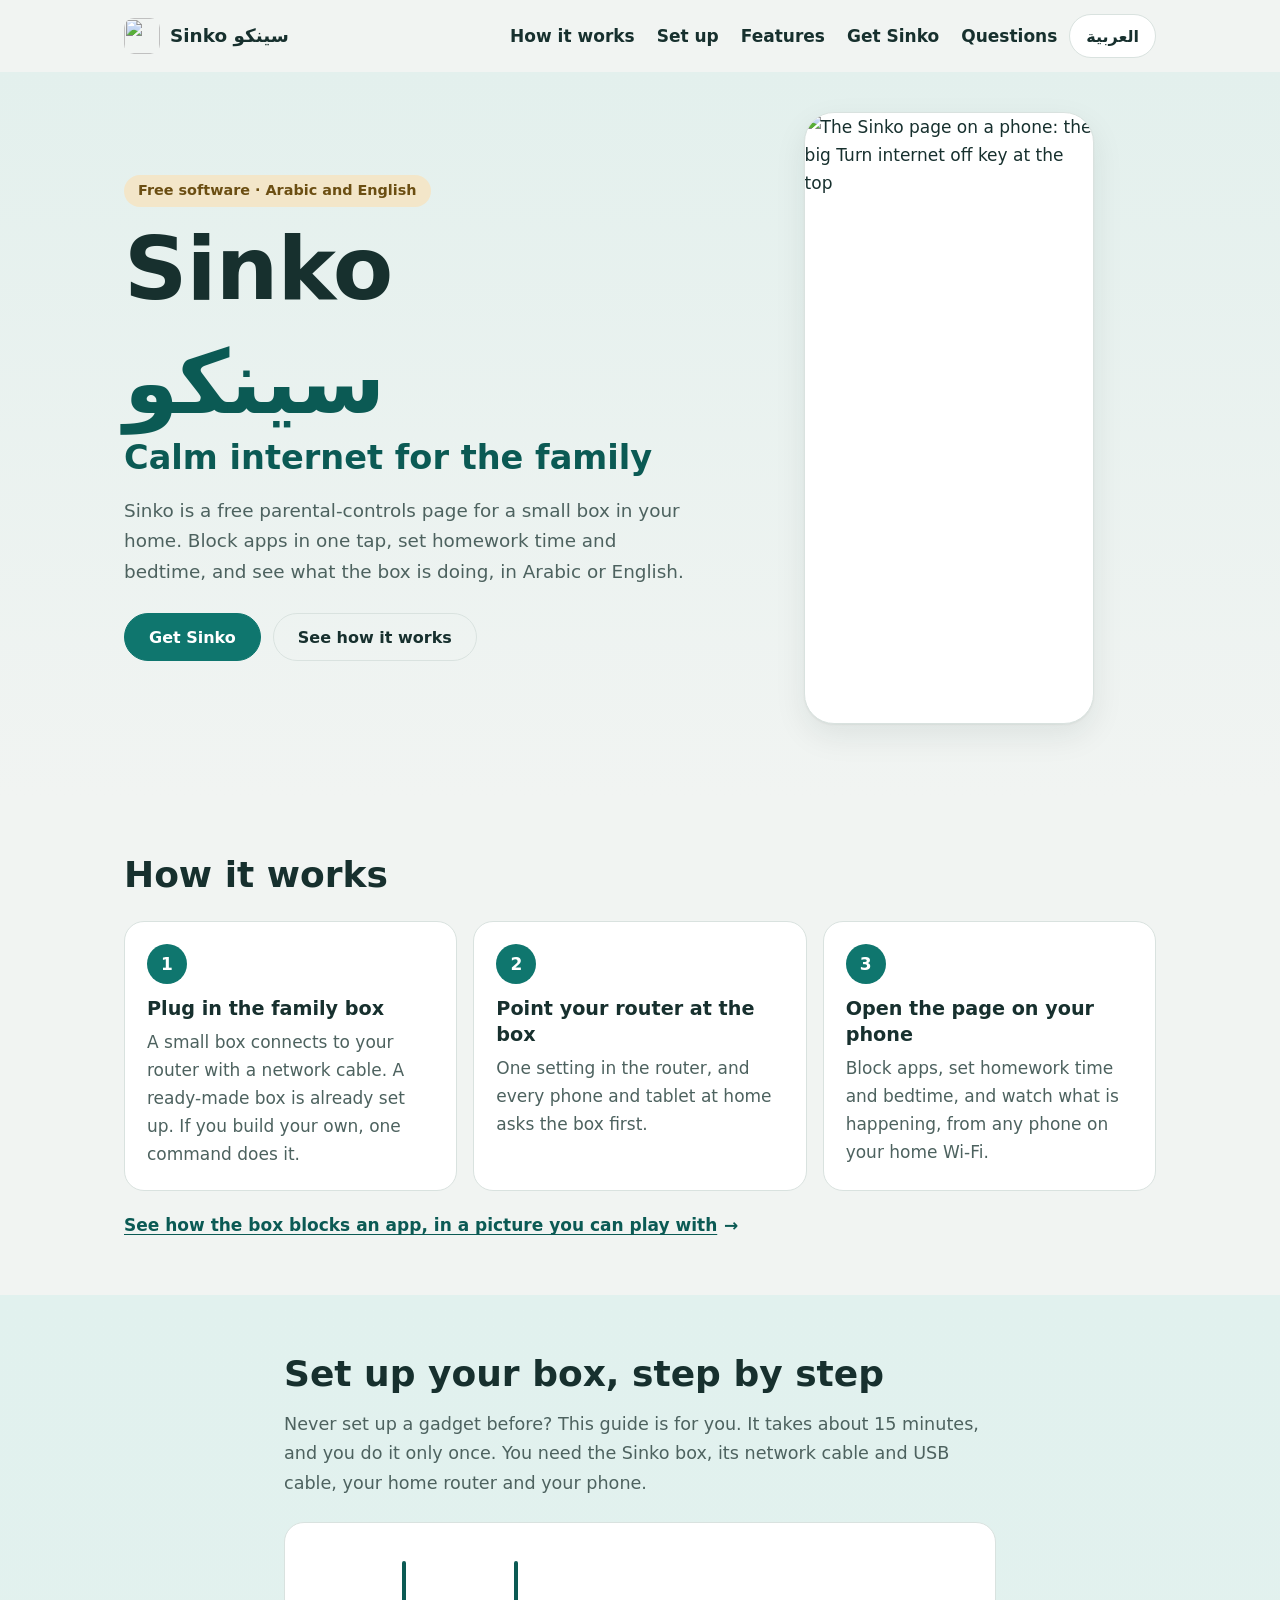
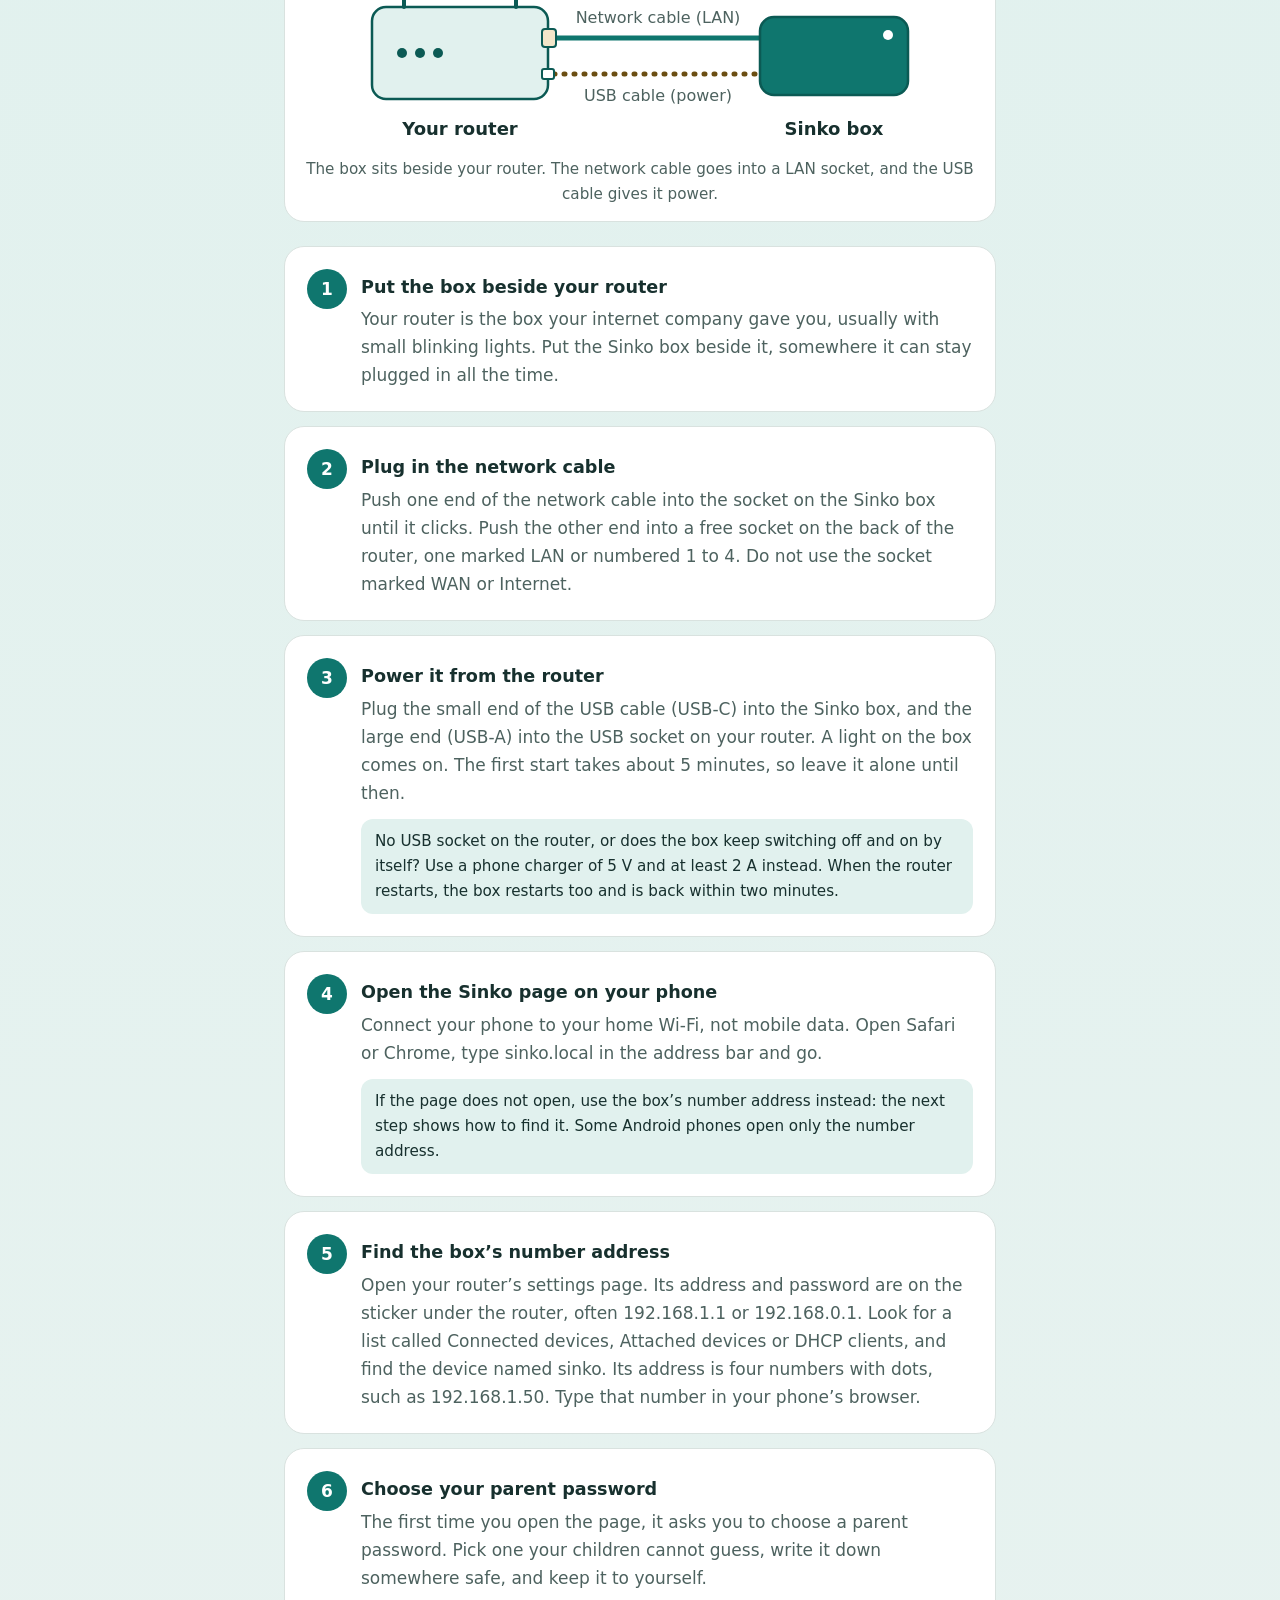
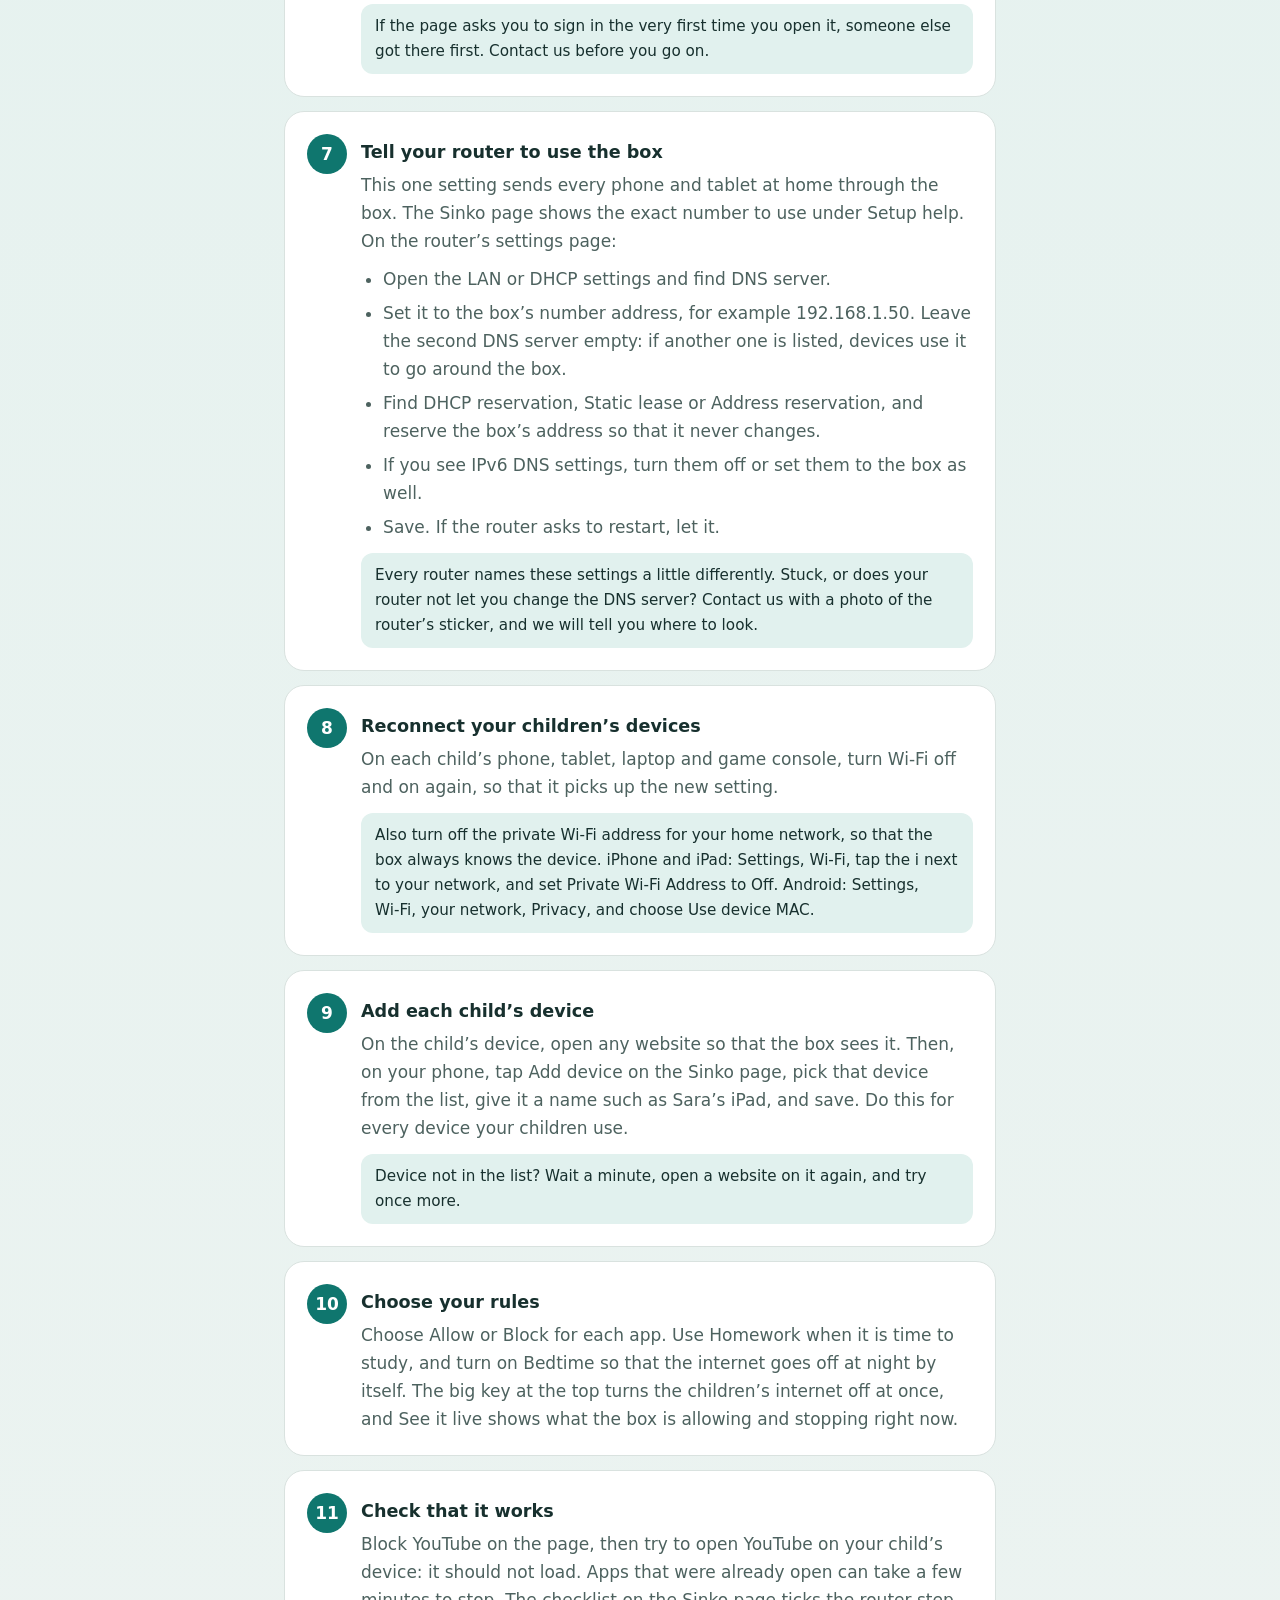
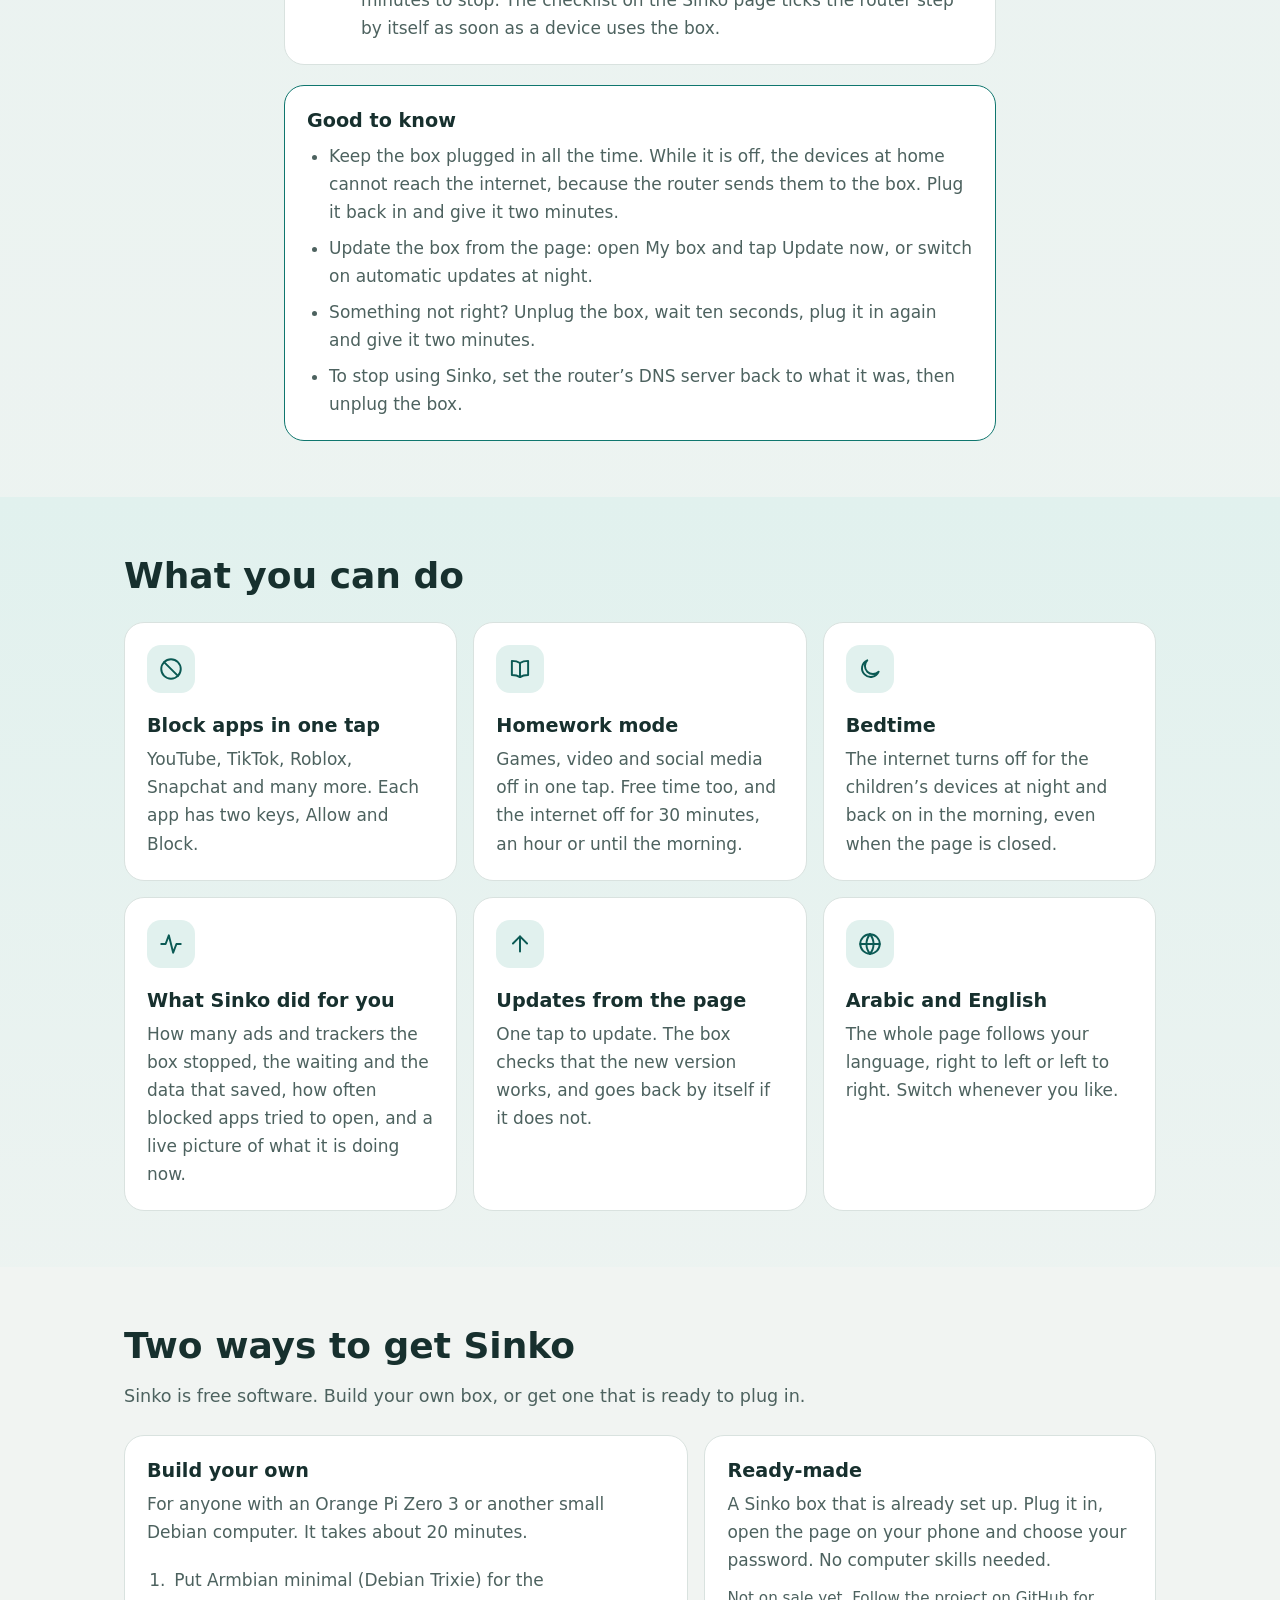
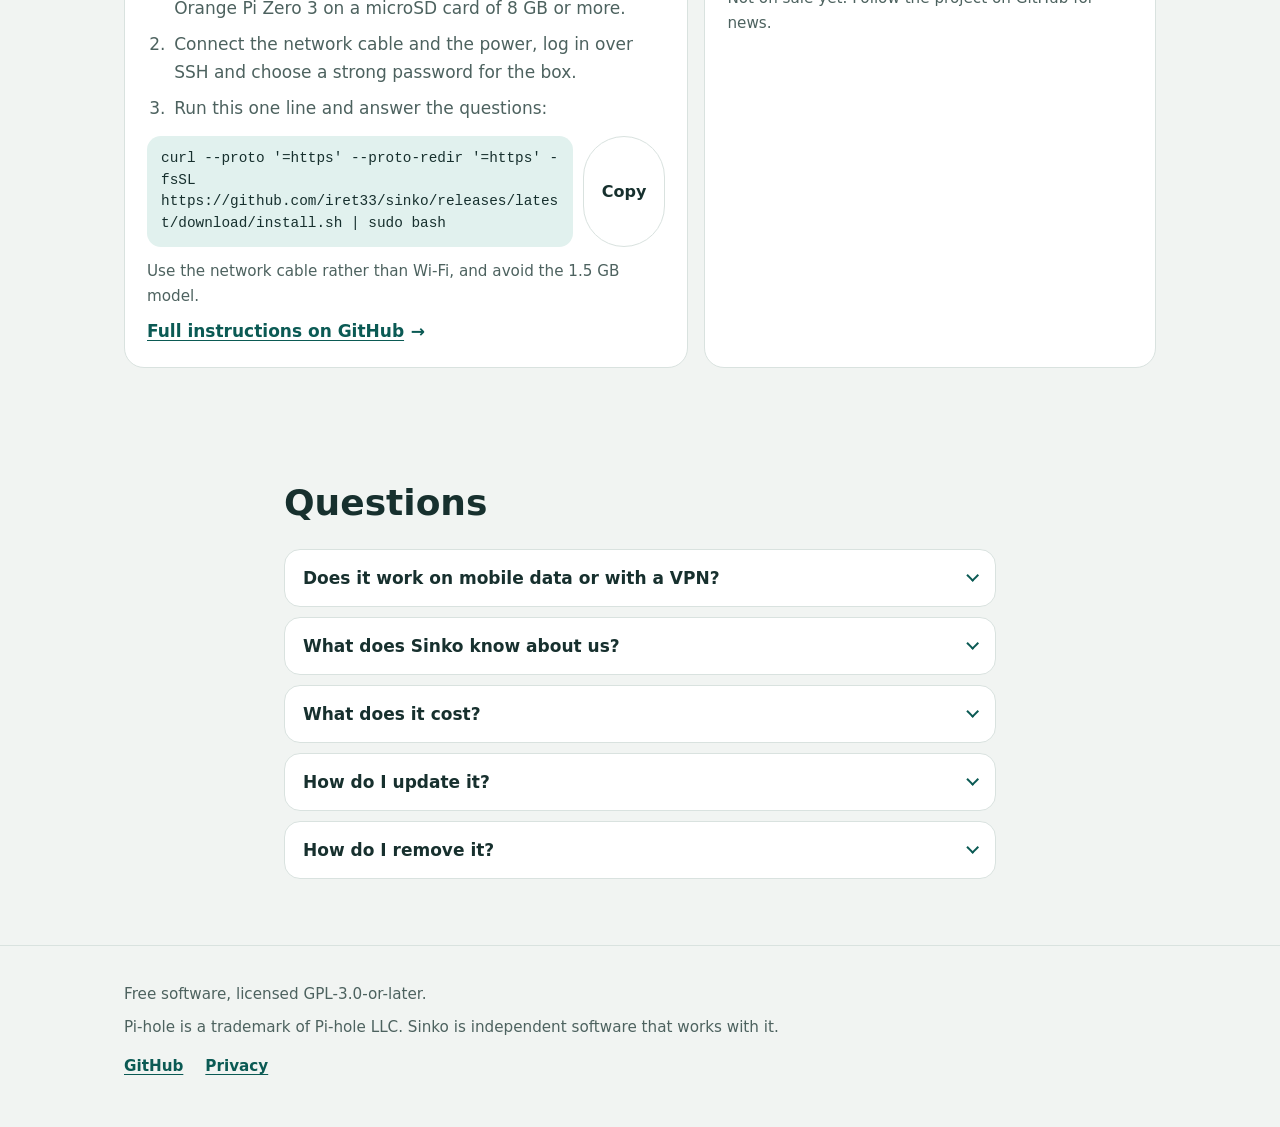
==== commit b6dcec4e: "Merge the savings ledger: the box counts what the card What Sinko did for you shows Signed-off-by: i" ====
--- a/site/index.html
+++ b/site/index.html
@@ -17,7 +17,7 @@
 <meta property="og:description" content="Sinko is free parental-controls software for a small box at home, in Arabic and English. Block apps in one tap, set homework time and bedtime, and see what the box is doing.">
 <meta property="og:url" content="__SITE_URL__/">
 <meta property="og:image" content="__SITE_URL__/img/social-preview.png">
-<meta property="og:image:alt" content="The Sinko page on a phone: the home screen, with the rules working">
+<meta property="og:image:alt" content="The Sinko page on a phone: the big Turn internet off key at the top">
 <meta property="og:locale" content="en_US">
 <meta property="og:locale:alternate" content="ar_AR">
 <meta name="twitter:card" content="summary_large_image">
@@ -81,7 +81,7 @@
         </div>
       </div>
       <figure class="hero-shot">
-        <div class="frame"><img data-shot="panel" width="780" height="1688" fetchpriority="high" alt="The Sinko page on a phone: the home screen, with the rules working" data-i18n-attr="alt:heroImgAlt"><noscript><img src="img/panel-en.png" width="780" height="1688" alt="The Sinko page on a phone: the home screen, with the rules working"></noscript></div>
+        <div class="frame"><img data-shot="panel" width="780" height="1688" fetchpriority="high" alt="The Sinko page on a phone: the big Turn internet off key at the top" data-i18n-attr="alt:heroImgAlt"><noscript><img src="img/panel-en.png" width="780" height="1688" alt="The Sinko page on a phone: the big Turn internet off key at the top"></noscript></div>
       </figure>
     </div>
   </section>
@@ -226,7 +226,7 @@
           <span class="step-no" aria-hidden="true">10</span>
           <div>
             <h3 data-i18n="setup10Title">Choose your rules</h3>
-            <p data-i18n="setup10Text">Tap an app to block or allow it. Use Homework when it is time to study, and turn on Bedtime so that the internet goes off at night by itself. The live picture shows what the box is allowing and stopping right now.</p>
+            <p data-i18n="setup10Text">Choose Allow or Block for each app. Use Homework when it is time to study, and turn on Bedtime so that the internet goes off at night by itself. The big key at the top turns the children’s internet off at once, and See it live shows what the box is allowing and stopping right now.</p>
           </div>
         </li>
         <li class="card guide-step">
@@ -256,12 +256,12 @@
         <li class="card feat">
           <svg class="ico" viewBox="0 0 24 24" aria-hidden="true"><circle cx="12" cy="12" r="9"/><path d="M5.6 5.6l12.8 12.8"/></svg>
           <h3 data-i18n="f1Title">Block apps in one tap</h3>
-          <p data-i18n="f1Text">YouTube, TikTok, Roblox, Snapchat and many more. Tap an app to block it, tap again to allow it.</p>
+          <p data-i18n="f1Text">YouTube, TikTok, Roblox, Snapchat and many more. Each app has two keys, Allow and Block.</p>
         </li>
         <li class="card feat">
           <svg class="ico" viewBox="0 0 24 24" aria-hidden="true"><path d="M12 6.5C10.3 5.3 8 4.5 4.5 4.5v13c3.5 0 5.8.8 7.5 2 1.7-1.2 4-2 7.5-2v-13c-3.5 0-5.8.8-7.5 2z"/><path d="M12 6.5v13"/></svg>
           <h3 data-i18n="f2Title">Homework mode</h3>
-          <p data-i18n="f2Text">Games, video and social media off in one tap, with a timer. Free time and offline breaks too.</p>
+          <p data-i18n="f2Text">Games, video and social media off in one tap. Free time too, and the internet off for 30 minutes, an hour or until the morning.</p>
         </li>
         <li class="card feat">
           <svg class="ico" viewBox="0 0 24 24" aria-hidden="true"><path d="M20 14.5A8 8 0 1 1 9.5 4a6.5 6.5 0 0 0 10.5 10.5z"/></svg>
@@ -270,8 +270,8 @@
         </li>
         <li class="card feat">
           <svg class="ico" viewBox="0 0 24 24" aria-hidden="true"><path d="M3 12h4l3-8 4 16 3-8h4"/></svg>
-          <h3 data-i18n="f4Title">The live picture</h3>
-          <p data-i18n="f4Text">See what the box is doing, in words a parent can follow: who is asking, what is allowed and what is stopped.</p>
+          <h3 data-i18n="f4Title">What Sinko did for you</h3>
+          <p data-i18n="f4Text">How many ads and trackers the box stopped, the waiting and the data that saved, how often blocked apps tried to open, and a live picture of what it is doing now.</p>
         </li>
         <li class="card feat">
           <svg class="ico" viewBox="0 0 24 24" aria-hidden="true"><path d="M12 19V5"/><path d="M5.5 11.5L12 5l6.5 6.5"/></svg>
@@ -324,7 +324,7 @@
     <div class="wrap">
       <h2 id="shotsTitle" data-i18n="shotsTitle">See it</h2>
       <ul class="shots">
-        <li><figure class="shot"><div class="frame"><img src="img/panel-en.png" width="780" height="1688" loading="lazy" decoding="async" alt="The Sinko home page in English: the rules are working, with a picture of the devices and the family box" data-i18n-attr="alt:shotPanelEnAlt"></div><figcaption data-i18n="shotPanelEn">The home page, in English</figcaption></figure></li>
+        <li><figure class="shot"><div class="frame"><img src="img/panel-en.png" width="780" height="1688" loading="lazy" decoding="async" alt="The Sinko home page in English: the children’s internet is on, with the Turn internet off key and what Sinko did this week" data-i18n-attr="alt:shotPanelEnAlt"></div><figcaption data-i18n="shotPanelEn">The home page, in English</figcaption></figure></li>
         <li><figure class="shot"><div class="frame"><img src="img/panel-ar.png" width="780" height="1688" loading="lazy" decoding="async" alt="The Sinko home page in Arabic, laid out right to left" data-i18n-attr="alt:shotPanelArAlt"></div><figcaption data-i18n="shotPanelAr">The home page, in Arabic</figcaption></figure></li>
         <li><figure class="shot"><div class="frame"><img src="img/live-en.png" width="716" height="2138" loading="lazy" decoding="async" alt="The live picture: each device on top, the family box in the middle and the internet below" data-i18n-attr="alt:shotLiveAlt"></div><figcaption data-i18n="shotLive">The live picture</figcaption></figure></li>
         <li><figure class="shot"><div class="frame"><img src="img/box-en.png" width="780" height="3000" loading="lazy" decoding="async" alt="The My box sheet: updates, how the box is doing, and the addresses that open the page" data-i18n-attr="alt:shotBoxAlt"></div><figcaption data-i18n="shotBox">My box: updates, health and addresses</figcaption></figure></li>
